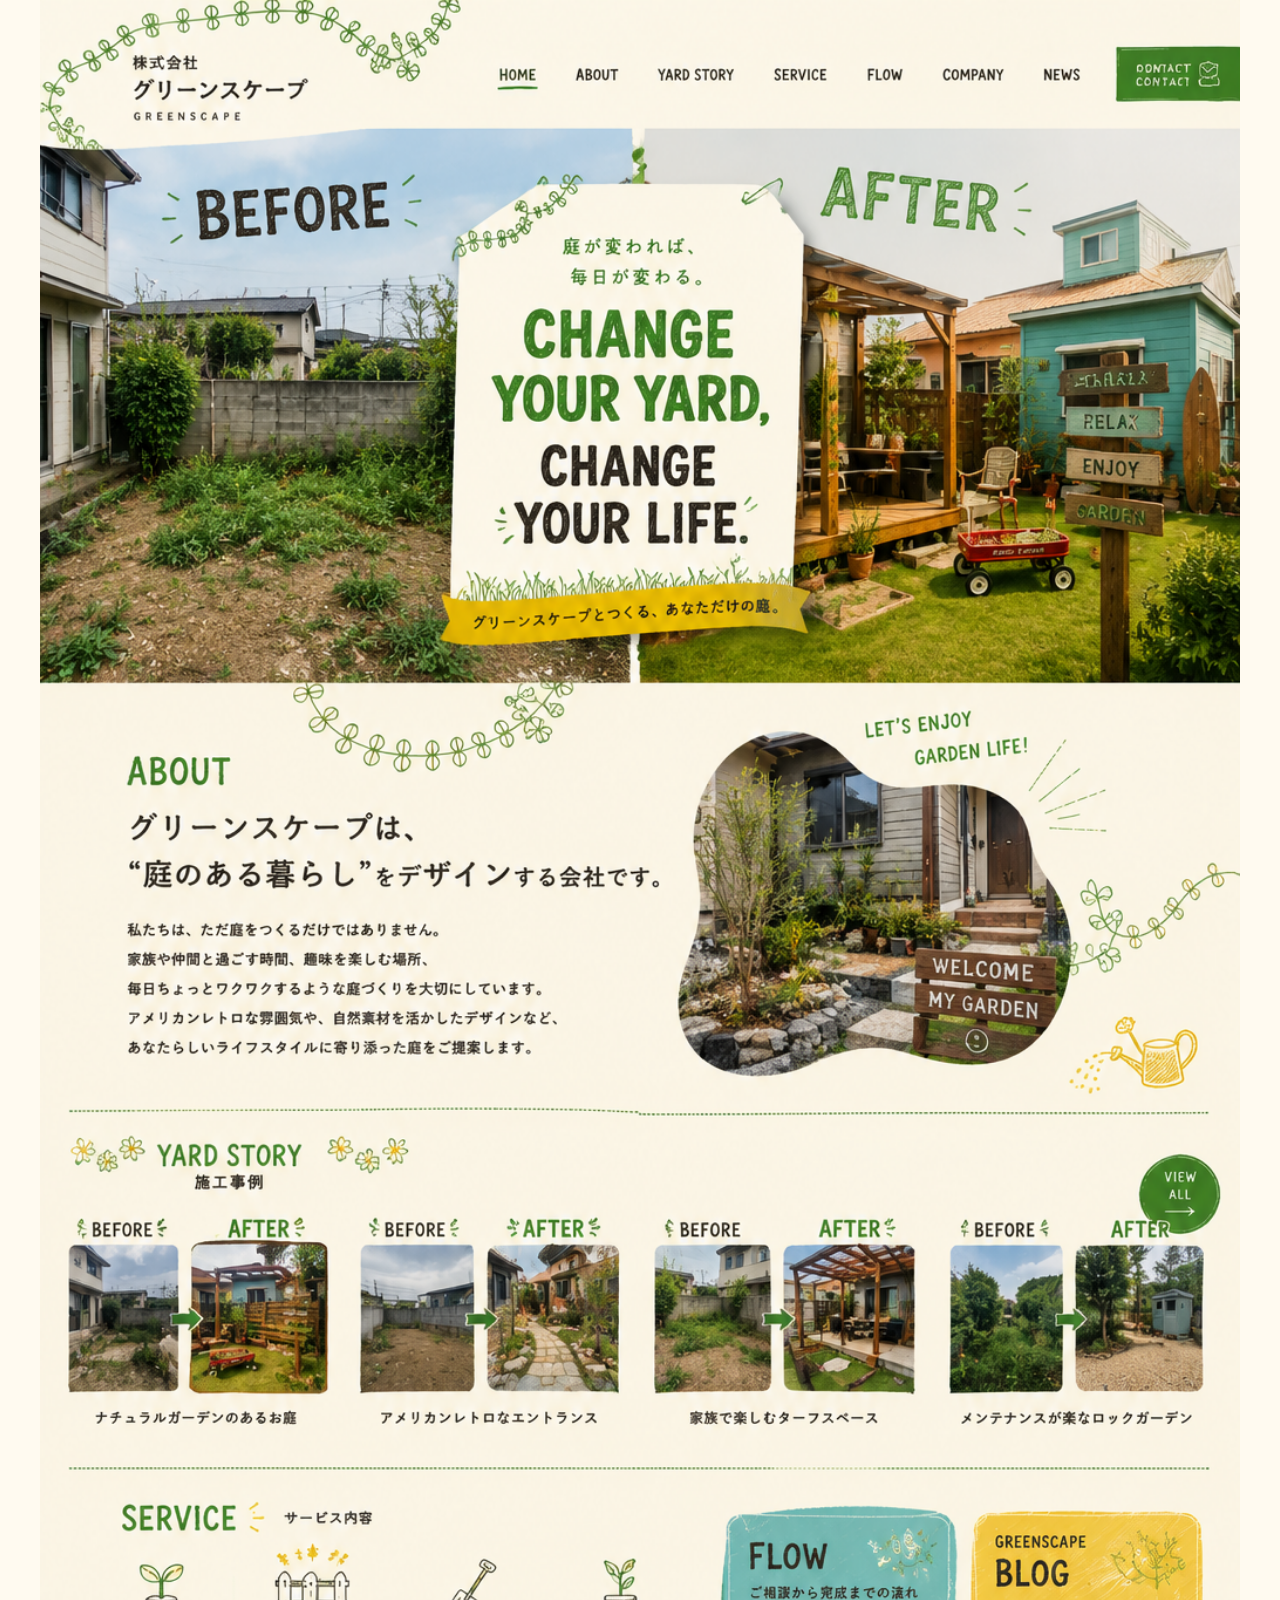
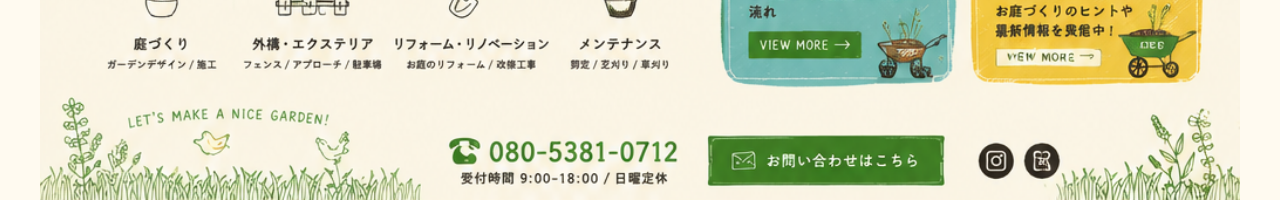
==== index.html @ 0e3c1765 "Revert animated photo overlays" ====
<!doctype html>
<html lang="ja">
  <head>
    <meta charset="UTF-8" />
    <meta name="viewport" content="width=device-width, initial-scale=1" />
    <title>株式会社グリーンスケープ | 庭のある暮らし</title>
    <meta name="description" content="庭が変われば、毎日が変わる。グリーンスケープのトップページ完成デザイン。" />
    <link rel="stylesheet" href="styles.css" />
  </head>
  <body>
    <main class="approved-page" id="top">
      <section class="approved-visual" aria-label="グリーンスケープ トップページ完成デザイン">
        <img class="approved-comp" src="ChatGPT Image 2026年5月16日 20_58_40.png" alt="グリーンスケープ トップページ完成デザイン" />
        <nav class="visual-links" aria-label="画像内メニューリンク">
          <a class="hotspot home" href="#top" aria-label="HOME"></a>
          <a class="hotspot about-link" href="#about-note" aria-label="ABOUT"></a>
          <a class="hotspot works-link" href="#works-note" aria-label="YARD STORY"></a>
          <a class="hotspot service-link" href="#service-note" aria-label="SERVICE"></a>
          <a class="hotspot contact-link" href="mailto:info@green-scape.net" aria-label="CONTACT"></a>
        </nav>
      </section>
      <section class="seo-notes" aria-label="ページ情報">
        <h1>株式会社グリーンスケープ</h1>
        <p id="about-note">グリーンスケープは、庭のある暮らしをデザインする会社です。</p>
        <p id="works-note">施工事例、庭づくり、外構、リフォーム、メンテナンスのご相談を承ります。</p>
        <p id="service-note">ガーデンデザイン、外構・エクステリア、庭のリフォーム、メンテナンスに対応しています。</p>
      </section>
    </main>
  </body>
</html>
---- styles.css ----
body {
  margin: 0;
  background: #fffaf0;
}

* {
  box-sizing: border-box;
}

.approved-page {
  width: 100%;
  margin: 0;
  padding: 0;
  background: #fffaf0;
}

.approved-visual {
  width: 100%;
  max-width: 1200px;
  margin: 0 auto;
  padding: 0;
  position: relative;
}

.approved-comp {
  display: block;
  width: 100%;
  height: auto;
  position: relative;
  z-index: 1;
}

.photo-window {
  position: absolute;
  overflow: hidden;
  z-index: 2;
  pointer-events: none;
  box-shadow: 0 10px 20px rgba(50, 38, 20, .18);
  background: #ddd;
}

.before-window {
  left: 1.4%;
  top: 13.1%;
  width: 43.9%;
  height: 24.7%;
  transform: rotate(-1.8deg);
}

.after-window {
  right: 1.5%;
  top: 13.1%;
  width: 43.9%;
  height: 24.7%;
  transform: rotate(1.8deg);
}

.slide {
  position: absolute;
  inset: 0;
  background-size: cover;
  background-position: center;
  opacity: 0;
  animation: fadeSlide 15s infinite;
}

.before-window .slide-a {
  background-image: url('https://images.unsplash.com/photo-1500382017468-9049fed747ef?auto=format&fit=crop&w=1400&q=80');
  animation-delay: 0s;
}

.before-window .slide-b {
  background-image: url('https://images.unsplash.com/photo-1563201515-adbe35c669c4?auto=format&fit=crop&w=1400&q=80');
  animation-delay: 5s;
}

.before-window .slide-c {
  background-image: url('https://images.unsplash.com/photo-1515150144380-bca9f1650ed9?auto=format&fit=crop&w=1400&q=80');
  animation-delay: 10s;
}

.after-window .slide-a {
  background-image: url('https://images.unsplash.com/photo-1505693416388-ac5ce068fe85?auto=format&fit=crop&w=1400&q=80');
  animation-delay: 0s;
}

.after-window .slide-b {
  background-image: url('https://images.unsplash.com/photo-1501004318641-b39e6451bec6?auto=format&fit=crop&w=1400&q=80');
  animation-delay: 5s;
}

.after-window .slide-c {
  background-image: url('https://images.unsplash.com/photo-1494526585095-c41746248156?auto=format&fit=crop&w=1400&q=80');
  animation-delay: 10s;
}

@keyframes fadeSlide {
  0% { opacity: 0; transform: scale(1.04); }
  8% { opacity: 1; transform: scale(1); }
  30% { opacity: 1; transform: scale(1); }
  38% { opacity: 0; transform: scale(1.04); }
  100% { opacity: 0; transform: scale(1.04); }
}

.visual-links {
  position: absolute;
  inset: 0;
  pointer-events: none;
  z-index: 10;
}

.hotspot {
  position: absolute;
  display: block;
  pointer-events: auto;
  background: rgba(255, 255, 255, 0);
}

.hotspot:focus-visible {
  outline: 3px solid rgba(47, 113, 50, .8);
  outline-offset: 2px;
}

.home {
  left: 31%;
  top: 3.3%;
  width: 5.5%;
  height: 2.8%;
}

.about-link {
  left: 37%;
  top: 3.3%;
  width: 6.8%;
  height: 2.8%;
}

.works-link {
  left: 45%;
  top: 3.3%;
  width: 9.7%;
  height: 2.8%;
}

.service-link {
  left: 55.8%;
  top: 3.3%;
  width: 7.7%;
  height: 2.8%;
}

.contact-link {
  right: 3.4%;
  top: 2.2%;
  width: 9.2%;
  height: 5.8%;
}

.seo-notes {
  position: absolute;
  left: -9999px;
  width: 1px;
  height: 1px;
  overflow: hidden;
}

@media (max-width: 720px) {
  .photo-window {
    box-shadow: none;
  }
}
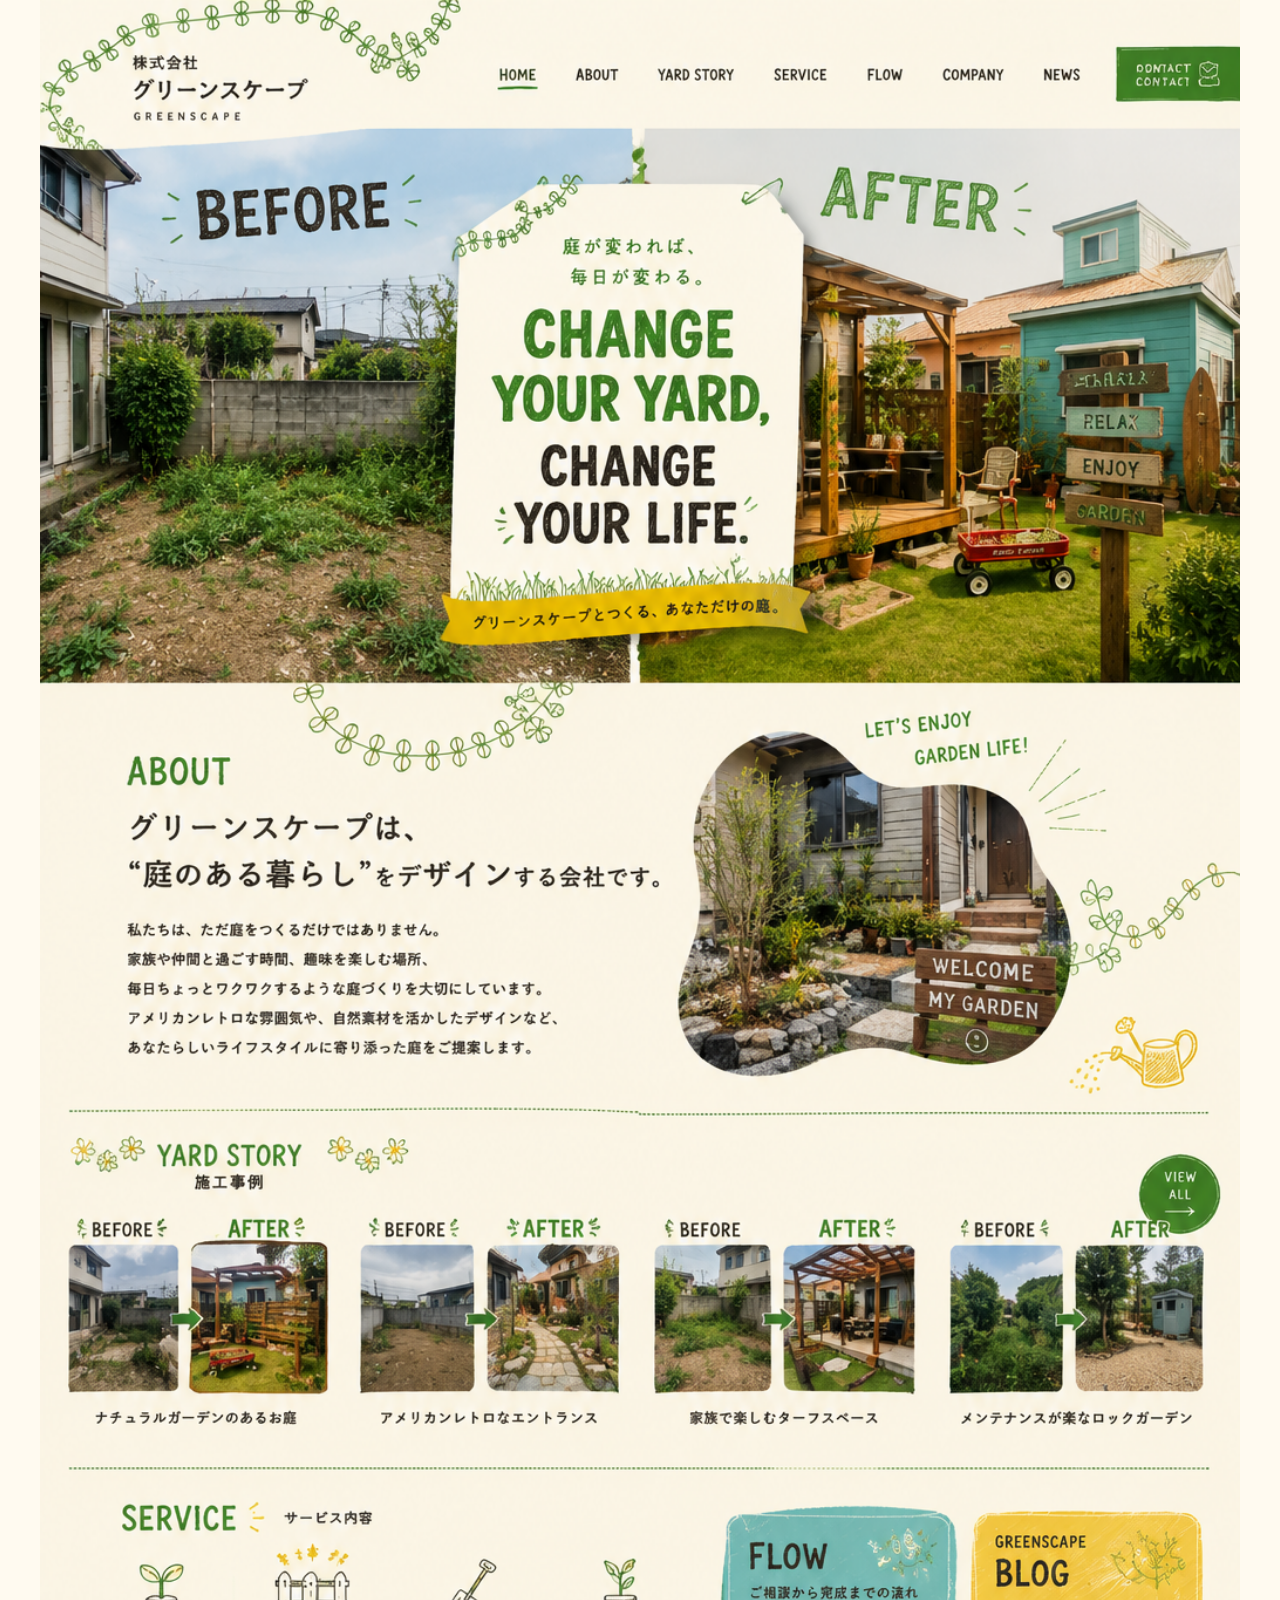
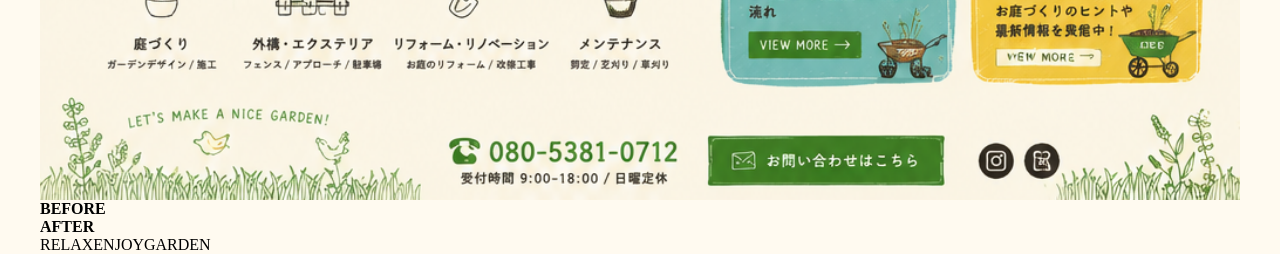
==== commit 44317736: "Add constrained animated hero photo windows" ====
--- a/index.html
+++ b/index.html
@@ -11,6 +11,22 @@
     <main class="approved-page" id="top">
       <section class="approved-visual" aria-label="グリーンスケープ トップページ完成デザイン">
         <img class="approved-comp" src="ChatGPT Image 2026年5月16日 20_58_40.png" alt="グリーンスケープ トップページ完成デザイン" />
+
+        <div class="photo-window before-window" aria-hidden="true">
+          <span class="slide slide-a"></span>
+          <span class="slide slide-b"></span>
+          <span class="slide slide-c"></span>
+          <b>BEFORE</b>
+        </div>
+
+        <div class="photo-window after-window" aria-hidden="true">
+          <span class="slide slide-a"></span>
+          <span class="slide slide-b"></span>
+          <span class="slide slide-c"></span>
+          <b>AFTER</b>
+          <div class="wood-overlay"><span>RELAX</span><span>ENJOY</span><span>GARDEN</span></div>
+        </div>
+
         <nav class="visual-links" aria-label="画像内メニューリンク">
           <a class="hotspot home" href="#top" aria-label="HOME"></a>
           <a class="hotspot about-link" href="#about-note" aria-label="ABOUT"></a>
--- a/styles.css
+++ b/styles.css
@@ -28,78 +28,6 @@
   height: auto;
   position: relative;
   z-index: 1;
-}
-
-.photo-window {
-  position: absolute;
-  overflow: hidden;
-  z-index: 2;
-  pointer-events: none;
-  box-shadow: 0 10px 20px rgba(50, 38, 20, .18);
-  background: #ddd;
-}
-
-.before-window {
-  left: 1.4%;
-  top: 13.1%;
-  width: 43.9%;
-  height: 24.7%;
-  transform: rotate(-1.8deg);
-}
-
-.after-window {
-  right: 1.5%;
-  top: 13.1%;
-  width: 43.9%;
-  height: 24.7%;
-  transform: rotate(1.8deg);
-}
-
-.slide {
-  position: absolute;
-  inset: 0;
-  background-size: cover;
-  background-position: center;
-  opacity: 0;
-  animation: fadeSlide 15s infinite;
-}
-
-.before-window .slide-a {
-  background-image: url('https://images.unsplash.com/photo-1500382017468-9049fed747ef?auto=format&fit=crop&w=1400&q=80');
-  animation-delay: 0s;
-}
-
-.before-window .slide-b {
-  background-image: url('https://images.unsplash.com/photo-1563201515-adbe35c669c4?auto=format&fit=crop&w=1400&q=80');
-  animation-delay: 5s;
-}
-
-.before-window .slide-c {
-  background-image: url('https://images.unsplash.com/photo-1515150144380-bca9f1650ed9?auto=format&fit=crop&w=1400&q=80');
-  animation-delay: 10s;
-}
-
-.after-window .slide-a {
-  background-image: url('https://images.unsplash.com/photo-1505693416388-ac5ce068fe85?auto=format&fit=crop&w=1400&q=80');
-  animation-delay: 0s;
-}
-
-.after-window .slide-b {
-  background-image: url('https://images.unsplash.com/photo-1501004318641-b39e6451bec6?auto=format&fit=crop&w=1400&q=80');
-  animation-delay: 5s;
-}
-
-.after-window .slide-c {
-  background-image: url('https://images.unsplash.com/photo-1494526585095-c41746248156?auto=format&fit=crop&w=1400&q=80');
-  animation-delay: 10s;
-}
-
-@keyframes fadeSlide {
-  0% { opacity: 0; transform: scale(1.04); }
-  8% { opacity: 1; transform: scale(1); }
-  30% { opacity: 1; transform: scale(1); }
-  38% { opacity: 0; transform: scale(1.04); }
-  100% { opacity: 0; transform: scale(1.04); }
 }
 
 .visual-links {
@@ -163,9 +91,3 @@
   height: 1px;
   overflow: hidden;
 }
-
-@media (max-width: 720px) {
-  .photo-window {
-    box-shadow: none;
-  }
-}
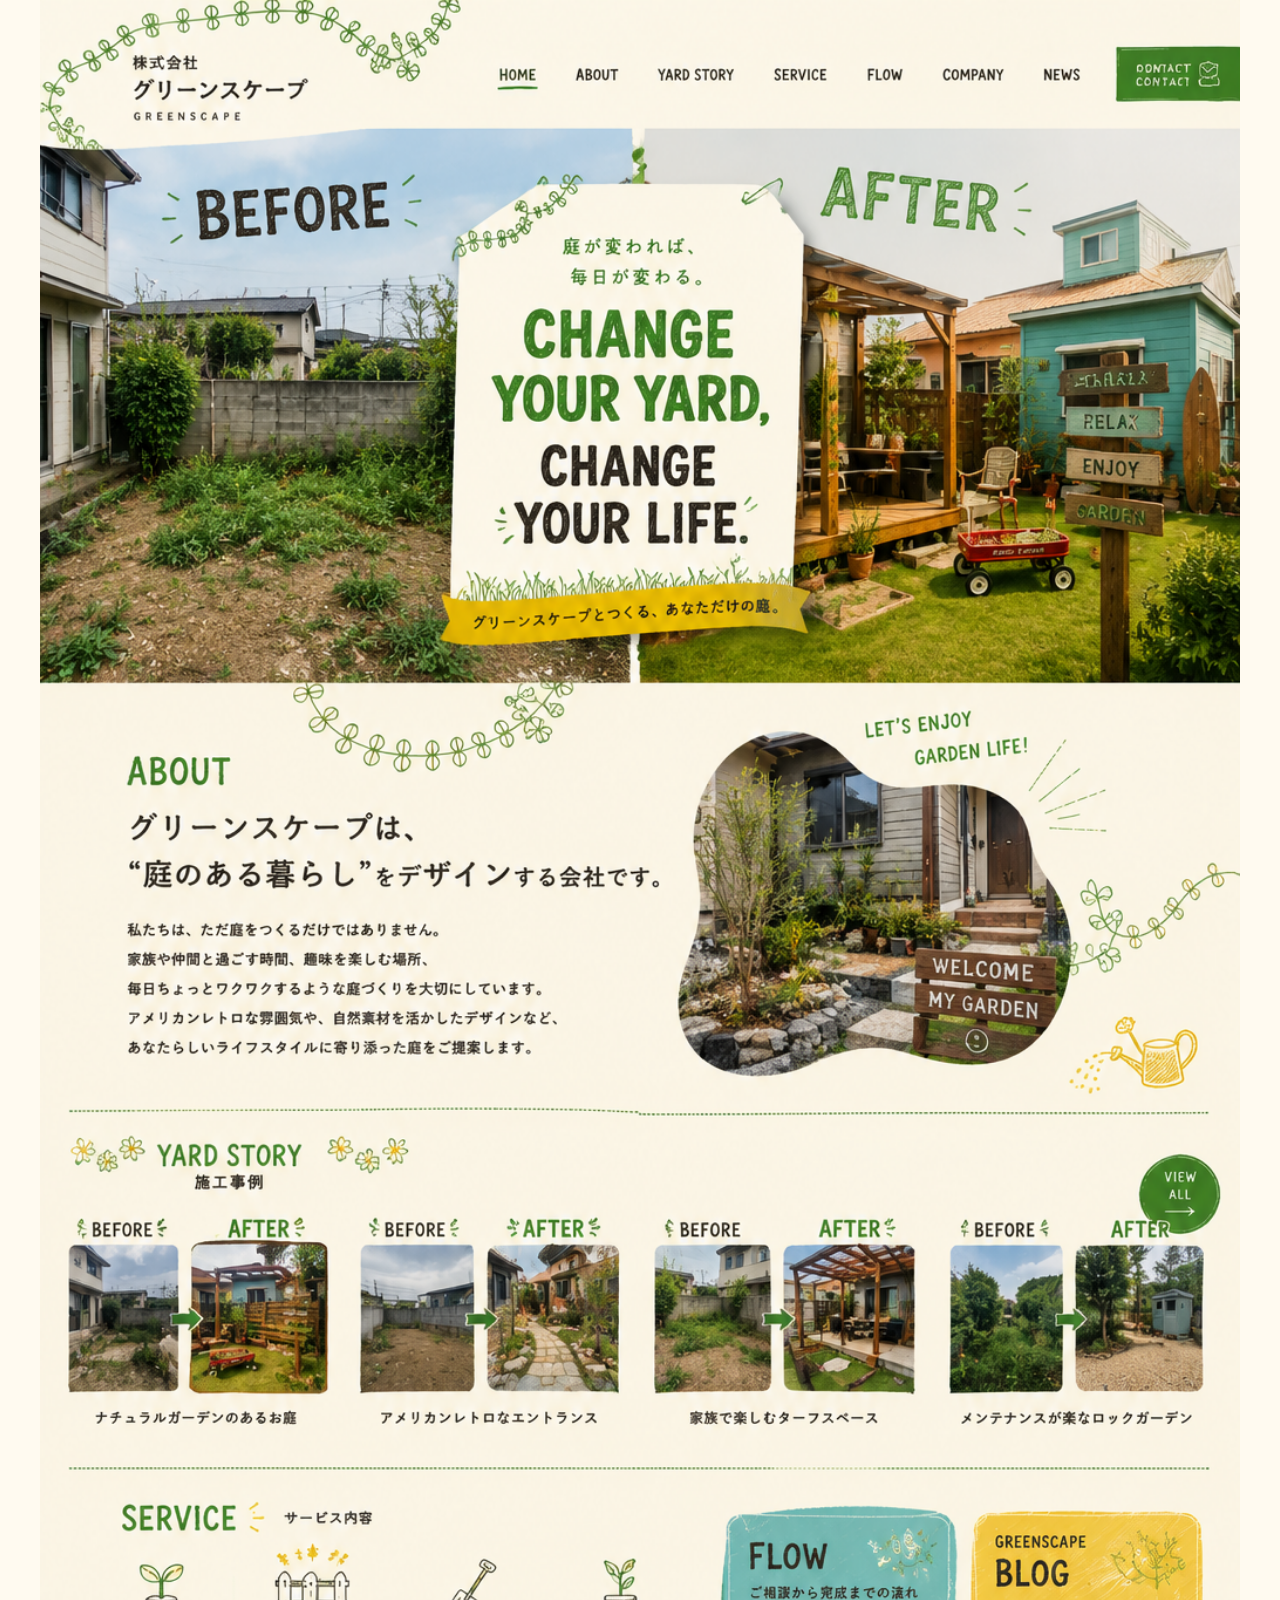
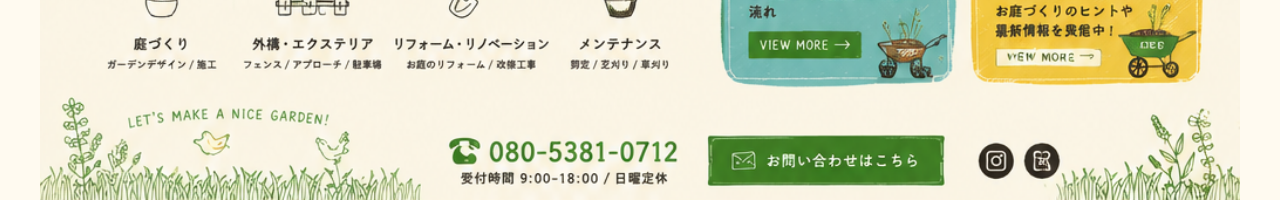
==== commit b8df4759: "Revert hero to approved image only" ====
--- a/index.html
+++ b/index.html
@@ -11,22 +11,6 @@
     <main class="approved-page" id="top">
       <section class="approved-visual" aria-label="グリーンスケープ トップページ完成デザイン">
         <img class="approved-comp" src="ChatGPT Image 2026年5月16日 20_58_40.png" alt="グリーンスケープ トップページ完成デザイン" />
-
-        <div class="photo-window before-window" aria-hidden="true">
-          <span class="slide slide-a"></span>
-          <span class="slide slide-b"></span>
-          <span class="slide slide-c"></span>
-          <b>BEFORE</b>
-        </div>
-
-        <div class="photo-window after-window" aria-hidden="true">
-          <span class="slide slide-a"></span>
-          <span class="slide slide-b"></span>
-          <span class="slide slide-c"></span>
-          <b>AFTER</b>
-          <div class="wood-overlay"><span>RELAX</span><span>ENJOY</span><span>GARDEN</span></div>
-        </div>
-
         <nav class="visual-links" aria-label="画像内メニューリンク">
           <a class="hotspot home" href="#top" aria-label="HOME"></a>
           <a class="hotspot about-link" href="#about-note" aria-label="ABOUT"></a>
--- a/styles.css
+++ b/styles.css
@@ -30,6 +30,117 @@
   z-index: 1;
 }
 
+.photo-window {
+  position: absolute;
+  overflow: hidden;
+  pointer-events: none;
+  z-index: 2;
+  background: transparent;
+}
+
+.before-window {
+  left: 0;
+  top: 9.5%;
+  width: 45.2%;
+  height: 27.9%;
+}
+
+.after-window {
+  left: 54.3%;
+  top: 9.5%;
+  width: 45.7%;
+  height: 27.9%;
+}
+
+.slide {
+  position: absolute;
+  inset: 0;
+  opacity: 0;
+  background-size: cover;
+  background-position: center;
+  animation: fadeSlide 15s infinite;
+}
+
+.before-window .slide-a {
+  background-image: url('https://images.unsplash.com/photo-1500382017468-9049fed747ef?auto=format&fit=crop&w=1400&q=80');
+  animation-delay: 0s;
+}
+
+.before-window .slide-b {
+  background-image: url('https://images.unsplash.com/photo-1563201515-adbe35c669c4?auto=format&fit=crop&w=1400&q=80');
+  animation-delay: 5s;
+}
+
+.before-window .slide-c {
+  background-image: url('https://images.unsplash.com/photo-1515150144380-bca9f1650ed9?auto=format&fit=crop&w=1400&q=80');
+  animation-delay: 10s;
+}
+
+.after-window .slide-a {
+  background-image: url('https://images.unsplash.com/photo-1505693416388-ac5ce068fe85?auto=format&fit=crop&w=1400&q=80');
+  animation-delay: 0s;
+}
+
+.after-window .slide-b {
+  background-image: url('https://images.unsplash.com/photo-1501004318641-b39e6451bec6?auto=format&fit=crop&w=1400&q=80');
+  animation-delay: 5s;
+}
+
+.after-window .slide-c {
+  background-image: url('https://images.unsplash.com/photo-1494526585095-c41746248156?auto=format&fit=crop&w=1400&q=80');
+  animation-delay: 10s;
+}
+
+.photo-window b {
+  position: absolute;
+  top: 6%;
+  z-index: 3;
+  font-family: Impact, Haettenschweiler, 'Arial Narrow Bold', sans-serif;
+  font-size: clamp(20px, 5vw, 72px);
+  letter-spacing: .08em;
+  line-height: 1;
+  color: #23301f;
+  text-shadow: 1px 1px 0 #fffaf0;
+  opacity: .92;
+}
+
+.before-window b {
+  left: 15%;
+  transform: rotate(-5deg);
+}
+
+.after-window b {
+  right: 17%;
+  color: #2f7132;
+  transform: rotate(5deg);
+}
+
+.wood-overlay {
+  position: absolute;
+  right: 7.5%;
+  top: 36%;
+  z-index: 4;
+  display: grid;
+  gap: 6px;
+}
+
+.wood-overlay span {
+  display: block;
+  padding: .35em .9em;
+  background: rgba(105, 72, 43, .92);
+  color: #fff4d9;
+  font: 700 clamp(8px, 1.3vw, 16px)/1.1 sans-serif;
+  letter-spacing: .1em;
+}
+
+@keyframes fadeSlide {
+  0% { opacity: 0; transform: scale(1.02); }
+  8% { opacity: 1; transform: scale(1); }
+  30% { opacity: 1; transform: scale(1); }
+  38% { opacity: 0; transform: scale(1.02); }
+  100% { opacity: 0; transform: scale(1.02); }
+}
+
 .visual-links {
   position: absolute;
   inset: 0;
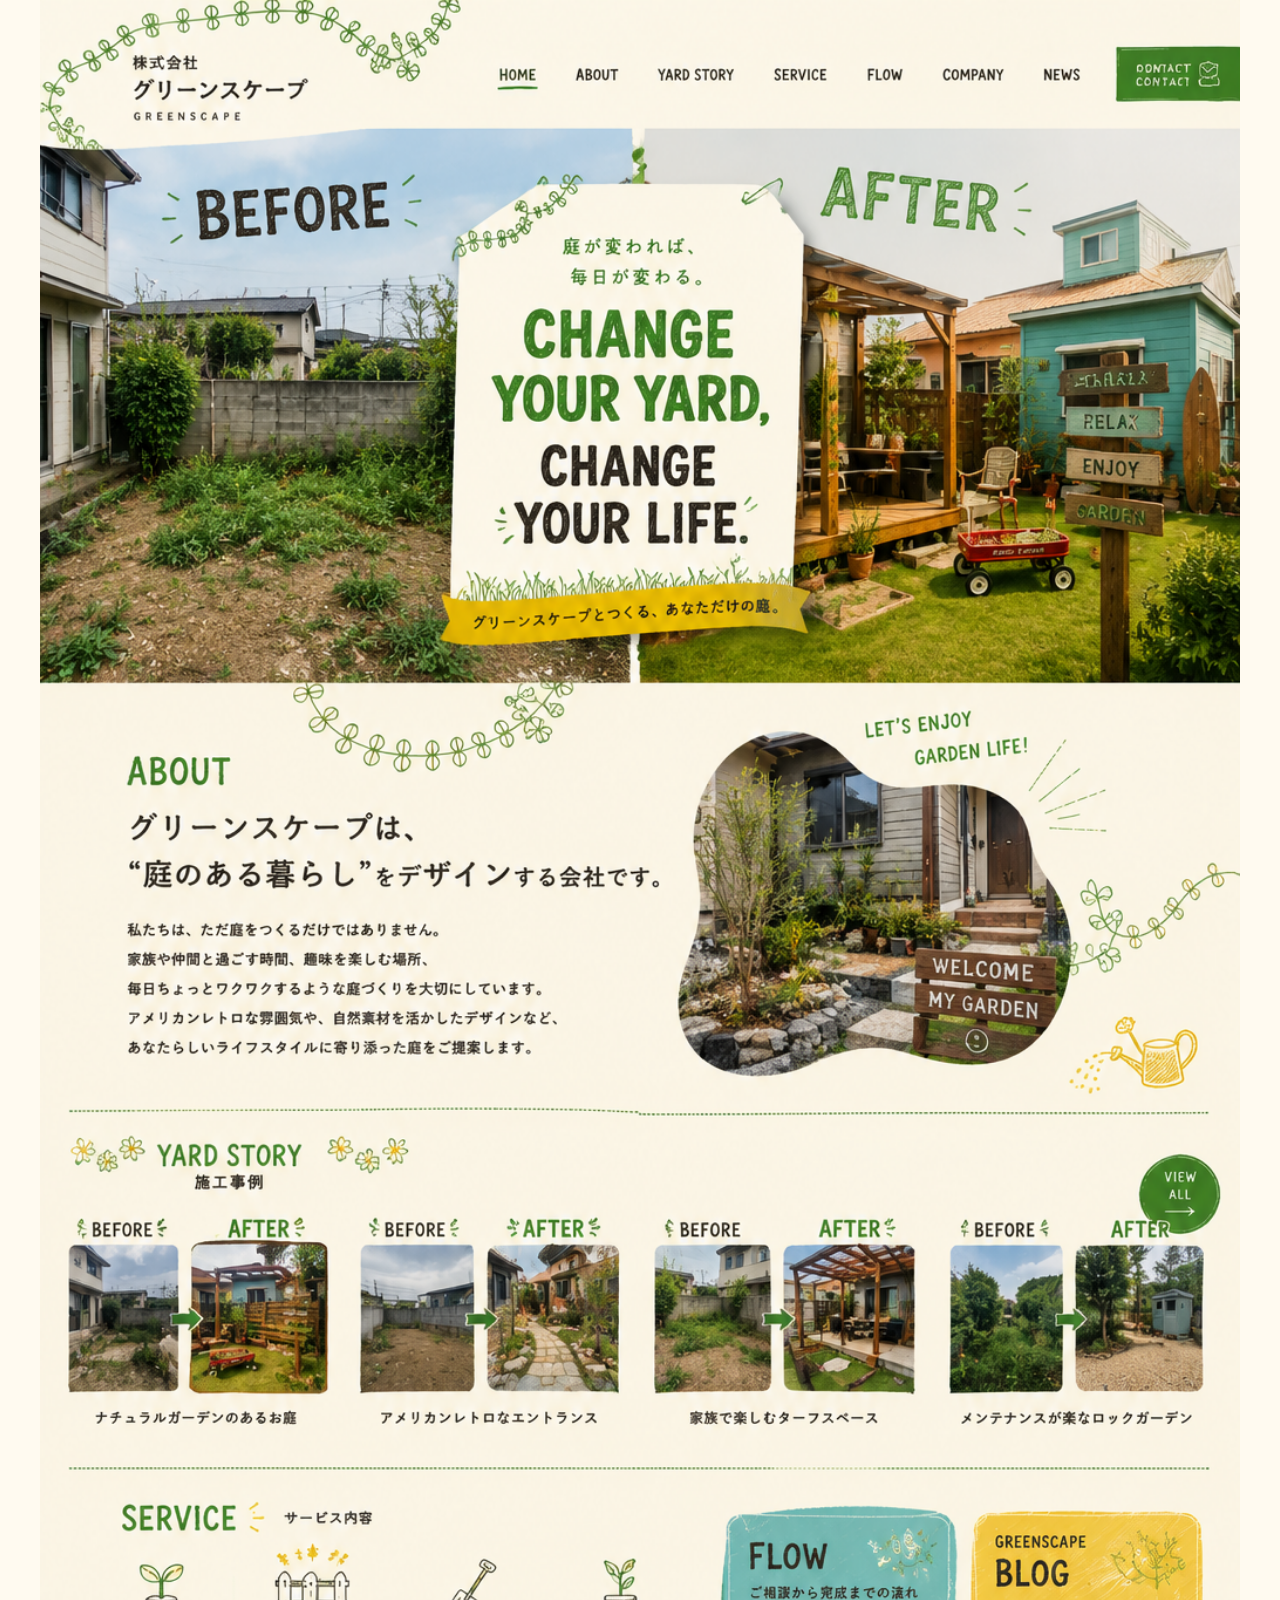
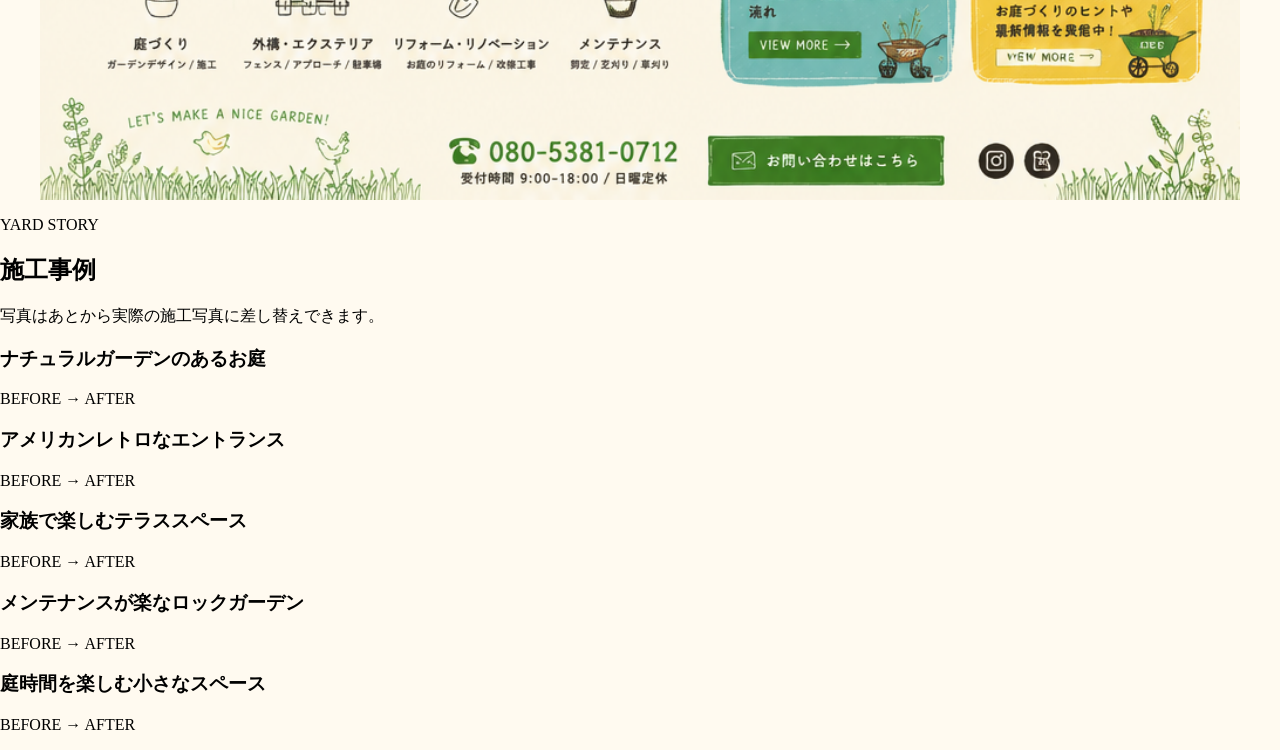
==== commit a261b57e: "Add separate yard story photo slider" ====
--- a/index.html
+++ b/index.html
@@ -14,11 +14,47 @@
         <nav class="visual-links" aria-label="画像内メニューリンク">
           <a class="hotspot home" href="#top" aria-label="HOME"></a>
           <a class="hotspot about-link" href="#about-note" aria-label="ABOUT"></a>
-          <a class="hotspot works-link" href="#works-note" aria-label="YARD STORY"></a>
+          <a class="hotspot works-link" href="#yard-slider" aria-label="YARD STORY"></a>
           <a class="hotspot service-link" href="#service-note" aria-label="SERVICE"></a>
           <a class="hotspot contact-link" href="mailto:info@green-scape.net" aria-label="CONTACT"></a>
         </nav>
       </section>
+
+      <section class="yard-slider" id="yard-slider" aria-label="施工事例スライダー">
+        <div class="slider-head">
+          <p>YARD STORY</p>
+          <h2>施工事例</h2>
+          <span>写真はあとから実際の施工写真に差し替えできます。</span>
+        </div>
+        <div class="slider-track">
+          <article class="work-card">
+            <div class="work-photo photo-1"></div>
+            <h3>ナチュラルガーデンのあるお庭</h3>
+            <p>BEFORE → AFTER</p>
+          </article>
+          <article class="work-card">
+            <div class="work-photo photo-2"></div>
+            <h3>アメリカンレトロなエントランス</h3>
+            <p>BEFORE → AFTER</p>
+          </article>
+          <article class="work-card">
+            <div class="work-photo photo-3"></div>
+            <h3>家族で楽しむテラススペース</h3>
+            <p>BEFORE → AFTER</p>
+          </article>
+          <article class="work-card">
+            <div class="work-photo photo-4"></div>
+            <h3>メンテナンスが楽なロックガーデン</h3>
+            <p>BEFORE → AFTER</p>
+          </article>
+          <article class="work-card">
+            <div class="work-photo photo-5"></div>
+            <h3>庭時間を楽しむ小さなスペース</h3>
+            <p>BEFORE → AFTER</p>
+          </article>
+        </div>
+      </section>
+
       <section class="seo-notes" aria-label="ページ情報">
         <h1>株式会社グリーンスケープ</h1>
         <p id="about-note">グリーンスケープは、庭のある暮らしをデザインする会社です。</p>
--- a/styles.css
+++ b/styles.css
@@ -28,117 +28,6 @@
   height: auto;
   position: relative;
   z-index: 1;
-}
-
-.photo-window {
-  position: absolute;
-  overflow: hidden;
-  pointer-events: none;
-  z-index: 2;
-  background: transparent;
-}
-
-.before-window {
-  left: 0;
-  top: 9.5%;
-  width: 45.2%;
-  height: 27.9%;
-}
-
-.after-window {
-  left: 54.3%;
-  top: 9.5%;
-  width: 45.7%;
-  height: 27.9%;
-}
-
-.slide {
-  position: absolute;
-  inset: 0;
-  opacity: 0;
-  background-size: cover;
-  background-position: center;
-  animation: fadeSlide 15s infinite;
-}
-
-.before-window .slide-a {
-  background-image: url('https://images.unsplash.com/photo-1500382017468-9049fed747ef?auto=format&fit=crop&w=1400&q=80');
-  animation-delay: 0s;
-}
-
-.before-window .slide-b {
-  background-image: url('https://images.unsplash.com/photo-1563201515-adbe35c669c4?auto=format&fit=crop&w=1400&q=80');
-  animation-delay: 5s;
-}
-
-.before-window .slide-c {
-  background-image: url('https://images.unsplash.com/photo-1515150144380-bca9f1650ed9?auto=format&fit=crop&w=1400&q=80');
-  animation-delay: 10s;
-}
-
-.after-window .slide-a {
-  background-image: url('https://images.unsplash.com/photo-1505693416388-ac5ce068fe85?auto=format&fit=crop&w=1400&q=80');
-  animation-delay: 0s;
-}
-
-.after-window .slide-b {
-  background-image: url('https://images.unsplash.com/photo-1501004318641-b39e6451bec6?auto=format&fit=crop&w=1400&q=80');
-  animation-delay: 5s;
-}
-
-.after-window .slide-c {
-  background-image: url('https://images.unsplash.com/photo-1494526585095-c41746248156?auto=format&fit=crop&w=1400&q=80');
-  animation-delay: 10s;
-}
-
-.photo-window b {
-  position: absolute;
-  top: 6%;
-  z-index: 3;
-  font-family: Impact, Haettenschweiler, 'Arial Narrow Bold', sans-serif;
-  font-size: clamp(20px, 5vw, 72px);
-  letter-spacing: .08em;
-  line-height: 1;
-  color: #23301f;
-  text-shadow: 1px 1px 0 #fffaf0;
-  opacity: .92;
-}
-
-.before-window b {
-  left: 15%;
-  transform: rotate(-5deg);
-}
-
-.after-window b {
-  right: 17%;
-  color: #2f7132;
-  transform: rotate(5deg);
-}
-
-.wood-overlay {
-  position: absolute;
-  right: 7.5%;
-  top: 36%;
-  z-index: 4;
-  display: grid;
-  gap: 6px;
-}
-
-.wood-overlay span {
-  display: block;
-  padding: .35em .9em;
-  background: rgba(105, 72, 43, .92);
-  color: #fff4d9;
-  font: 700 clamp(8px, 1.3vw, 16px)/1.1 sans-serif;
-  letter-spacing: .1em;
-}
-
-@keyframes fadeSlide {
-  0% { opacity: 0; transform: scale(1.02); }
-  8% { opacity: 1; transform: scale(1); }
-  30% { opacity: 1; transform: scale(1); }
-  38% { opacity: 0; transform: scale(1.02); }
-  100% { opacity: 0; transform: scale(1.02); }
 }
 
 .visual-links {
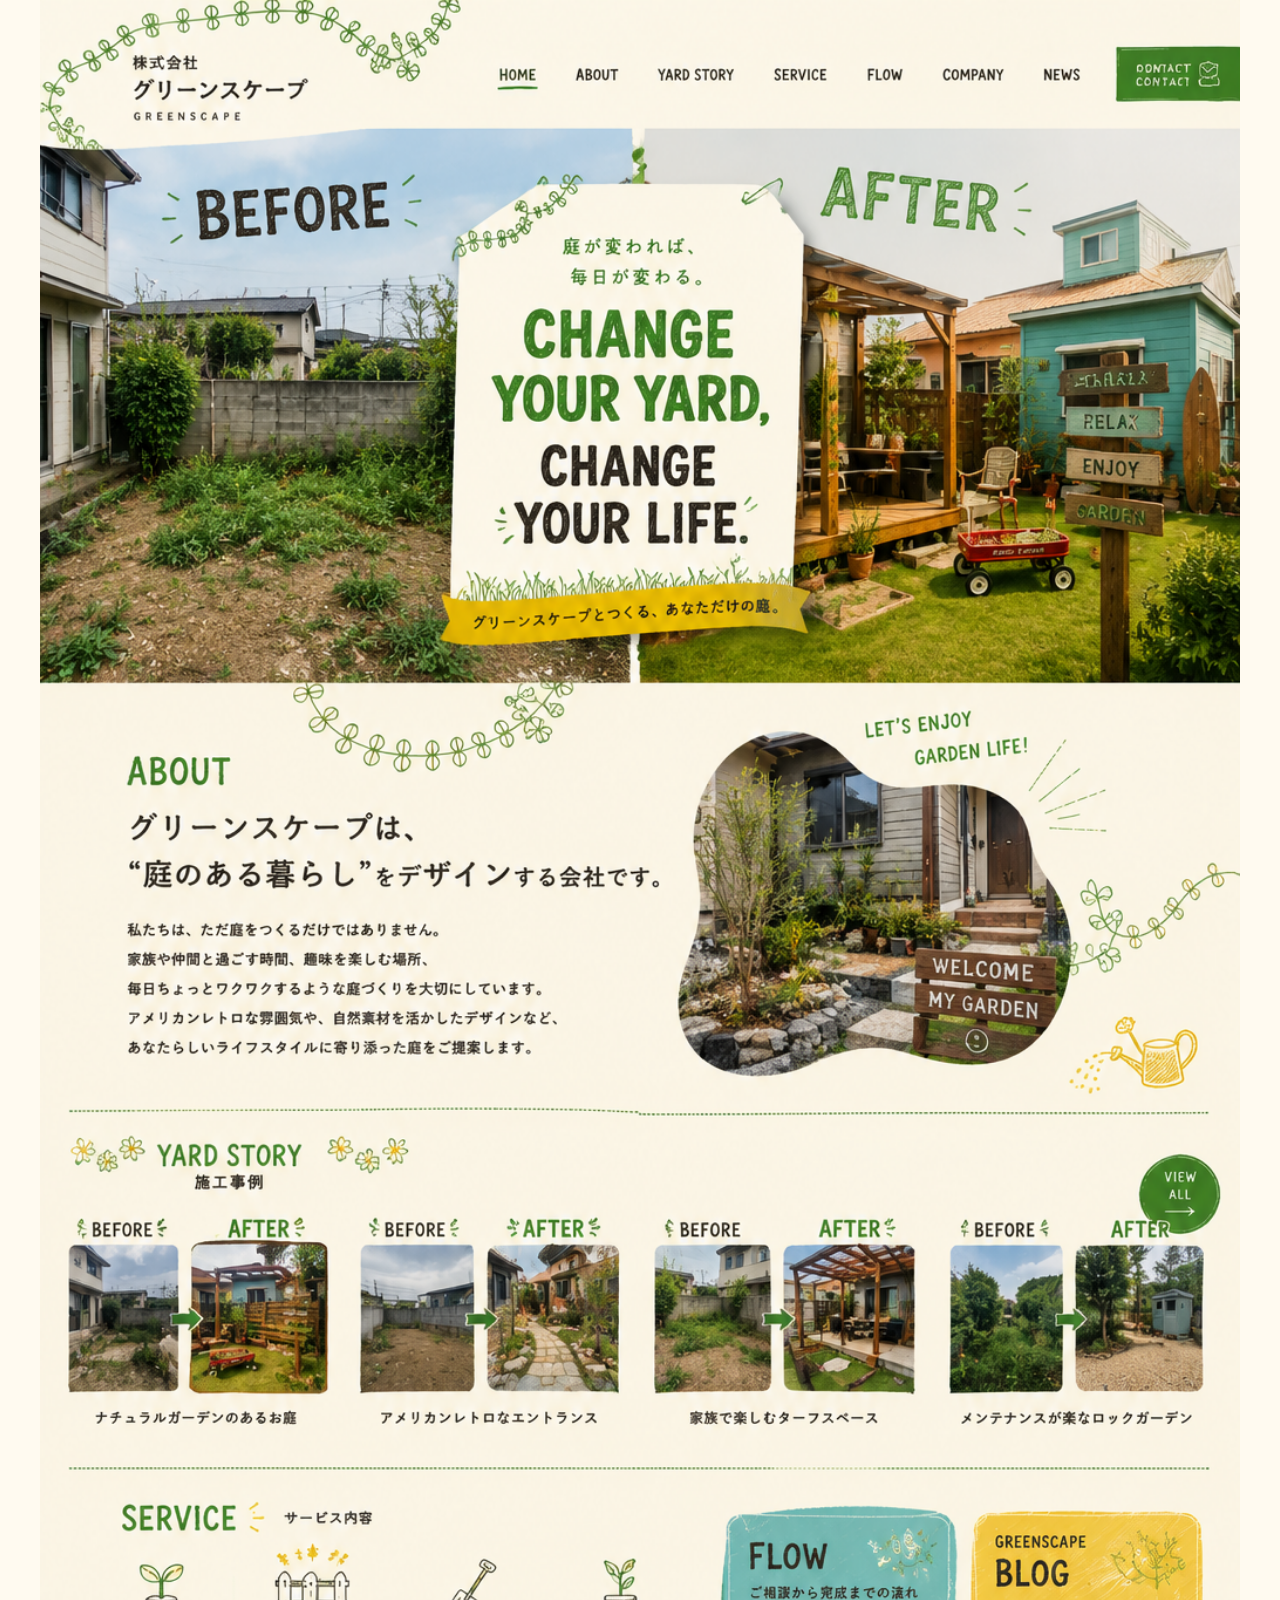
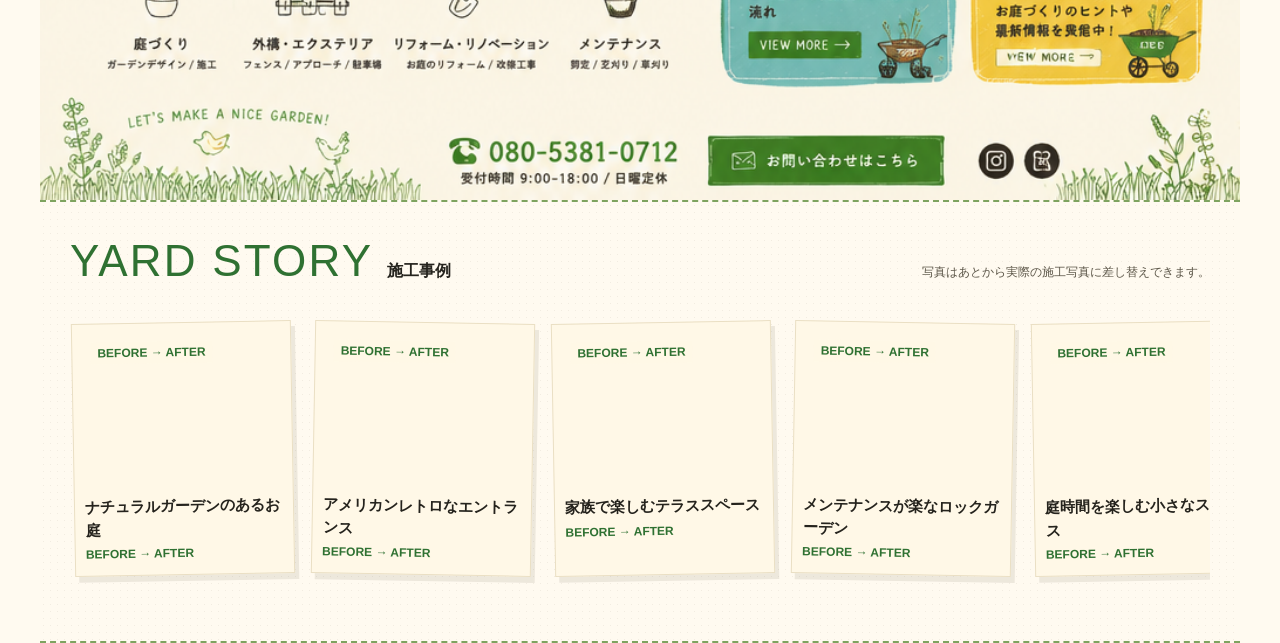
==== commit 0d9dcb6e: "Duplicate slider cards for seamless autoplay" ====
--- a/index.html
+++ b/index.html
@@ -26,32 +26,59 @@
           <h2>施工事例</h2>
           <span>写真はあとから実際の施工写真に差し替えできます。</span>
         </div>
-        <div class="slider-track">
-          <article class="work-card">
-            <div class="work-photo photo-1"></div>
-            <h3>ナチュラルガーデンのあるお庭</h3>
-            <p>BEFORE → AFTER</p>
-          </article>
-          <article class="work-card">
-            <div class="work-photo photo-2"></div>
-            <h3>アメリカンレトロなエントランス</h3>
-            <p>BEFORE → AFTER</p>
-          </article>
-          <article class="work-card">
-            <div class="work-photo photo-3"></div>
-            <h3>家族で楽しむテラススペース</h3>
-            <p>BEFORE → AFTER</p>
-          </article>
-          <article class="work-card">
-            <div class="work-photo photo-4"></div>
-            <h3>メンテナンスが楽なロックガーデン</h3>
-            <p>BEFORE → AFTER</p>
-          </article>
-          <article class="work-card">
-            <div class="work-photo photo-5"></div>
-            <h3>庭時間を楽しむ小さなスペース</h3>
-            <p>BEFORE → AFTER</p>
-          </article>
+        <div class="slider-window">
+          <div class="slider-track">
+            <article class="work-card">
+              <div class="work-photo photo-1"></div>
+              <h3>ナチュラルガーデンのあるお庭</h3>
+              <p>BEFORE → AFTER</p>
+            </article>
+            <article class="work-card">
+              <div class="work-photo photo-2"></div>
+              <h3>アメリカンレトロなエントランス</h3>
+              <p>BEFORE → AFTER</p>
+            </article>
+            <article class="work-card">
+              <div class="work-photo photo-3"></div>
+              <h3>家族で楽しむテラススペース</h3>
+              <p>BEFORE → AFTER</p>
+            </article>
+            <article class="work-card">
+              <div class="work-photo photo-4"></div>
+              <h3>メンテナンスが楽なロックガーデン</h3>
+              <p>BEFORE → AFTER</p>
+            </article>
+            <article class="work-card">
+              <div class="work-photo photo-5"></div>
+              <h3>庭時間を楽しむ小さなスペース</h3>
+              <p>BEFORE → AFTER</p>
+            </article>
+            <article class="work-card" aria-hidden="true">
+              <div class="work-photo photo-1"></div>
+              <h3>ナチュラルガーデンのあるお庭</h3>
+              <p>BEFORE → AFTER</p>
+            </article>
+            <article class="work-card" aria-hidden="true">
+              <div class="work-photo photo-2"></div>
+              <h3>アメリカンレトロなエントランス</h3>
+              <p>BEFORE → AFTER</p>
+            </article>
+            <article class="work-card" aria-hidden="true">
+              <div class="work-photo photo-3"></div>
+              <h3>家族で楽しむテラススペース</h3>
+              <p>BEFORE → AFTER</p>
+            </article>
+            <article class="work-card" aria-hidden="true">
+              <div class="work-photo photo-4"></div>
+              <h3>メンテナンスが楽なロックガーデン</h3>
+              <p>BEFORE → AFTER</p>
+            </article>
+            <article class="work-card" aria-hidden="true">
+              <div class="work-photo photo-5"></div>
+              <h3>庭時間を楽しむ小さなスペース</h3>
+              <p>BEFORE → AFTER</p>
+            </article>
+          </div>
         </div>
       </section>
 
--- a/styles.css
+++ b/styles.css
@@ -1,6 +1,8 @@
 body {
   margin: 0;
   background: #fffaf0;
+  color: #25231d;
+  font-family: 'Trebuchet MS', 'Yu Gothic', sans-serif;
 }
 
 * {
@@ -84,6 +86,110 @@
   height: 5.8%;
 }
 
+.yard-slider {
+  max-width: 1200px;
+  margin: 0 auto;
+  padding: 34px 30px 48px;
+  background:
+    radial-gradient(rgba(80,60,35,.07) .6px, transparent .7px),
+    #fffaf0;
+  background-size: 7px 7px, auto;
+  border-top: 2px dashed #7ea35f;
+  border-bottom: 2px dashed #7ea35f;
+}
+
+.slider-head {
+  display: flex;
+  align-items: baseline;
+  gap: 14px;
+  margin-bottom: 18px;
+}
+
+.slider-head p {
+  margin: 0;
+  color: #2f7132;
+  font-family: Impact, Haettenschweiler, 'Arial Narrow Bold', sans-serif;
+  font-size: clamp(28px, 4vw, 44px);
+  letter-spacing: .05em;
+}
+
+.slider-head h2 {
+  margin: 0;
+  font-size: 16px;
+}
+
+.slider-head span {
+  margin-left: auto;
+  font-size: 12px;
+  color: #5d5749;
+}
+
+.slider-track {
+  display: grid;
+  grid-auto-flow: column;
+  grid-auto-columns: minmax(220px, 1fr);
+  gap: 20px;
+  overflow-x: auto;
+  padding: 18px 4px 18px;
+  scroll-snap-type: x proximity;
+}
+
+.work-card {
+  min-width: 220px;
+  scroll-snap-align: start;
+  background: #fff8e7;
+  border: 1px solid #eadfc4;
+  box-shadow: 4px 6px 0 rgba(58,45,25,.09);
+  padding: 10px 10px 14px;
+}
+
+.work-card:nth-child(odd) {
+  transform: rotate(-1deg);
+}
+
+.work-card:nth-child(even) {
+  transform: rotate(1deg);
+}
+
+.work-photo {
+  height: 150px;
+  background-size: cover;
+  background-position: center;
+  border-radius: 6px;
+  position: relative;
+}
+
+.work-photo::before {
+  content: 'BEFORE → AFTER';
+  position: absolute;
+  left: 8px;
+  top: 8px;
+  background: rgba(255, 248, 231, .85);
+  color: #2f7132;
+  font-weight: 900;
+  font-size: 12px;
+  padding: 4px 7px;
+}
+
+.work-card h3 {
+  margin: 12px 0 6px;
+  font-size: 15px;
+  line-height: 1.5;
+}
+
+.work-card p {
+  margin: 0;
+  color: #2f7132;
+  font-weight: 900;
+  font-size: 12px;
+}
+
+.photo-1 { background-image: url('https://images.unsplash.com/photo-1501004318641-b39e6451bec6?auto=format&fit=crop&w=900&q=80'); }
+.photo-2 { background-image: url('https://images.unsplash.com/photo-1494526585095-c41746248156?auto=format&fit=crop&w=900&q=80'); }
+.photo-3 { background-image: url('https://images.unsplash.com/photo-1505693416388-ac5ce068fe85?auto=format&fit=crop&w=900&q=80'); }
+.photo-4 { background-image: url('https://images.unsplash.com/photo-1441974231531-c6227db76b6e?auto=format&fit=crop&w=900&q=80'); }
+.photo-5 { background-image: url('https://images.unsplash.com/photo-1513694203232-719a280e022f?auto=format&fit=crop&w=900&q=80'); }
+
 .seo-notes {
   position: absolute;
   left: -9999px;
@@ -91,3 +197,18 @@
   height: 1px;
   overflow: hidden;
 }
+
+@media (max-width: 720px) {
+  .yard-slider {
+    padding: 26px 16px 36px;
+  }
+
+  .slider-head {
+    display: block;
+  }
+
+  .slider-head span {
+    display: block;
+    margin-top: 6px;
+  }
+}
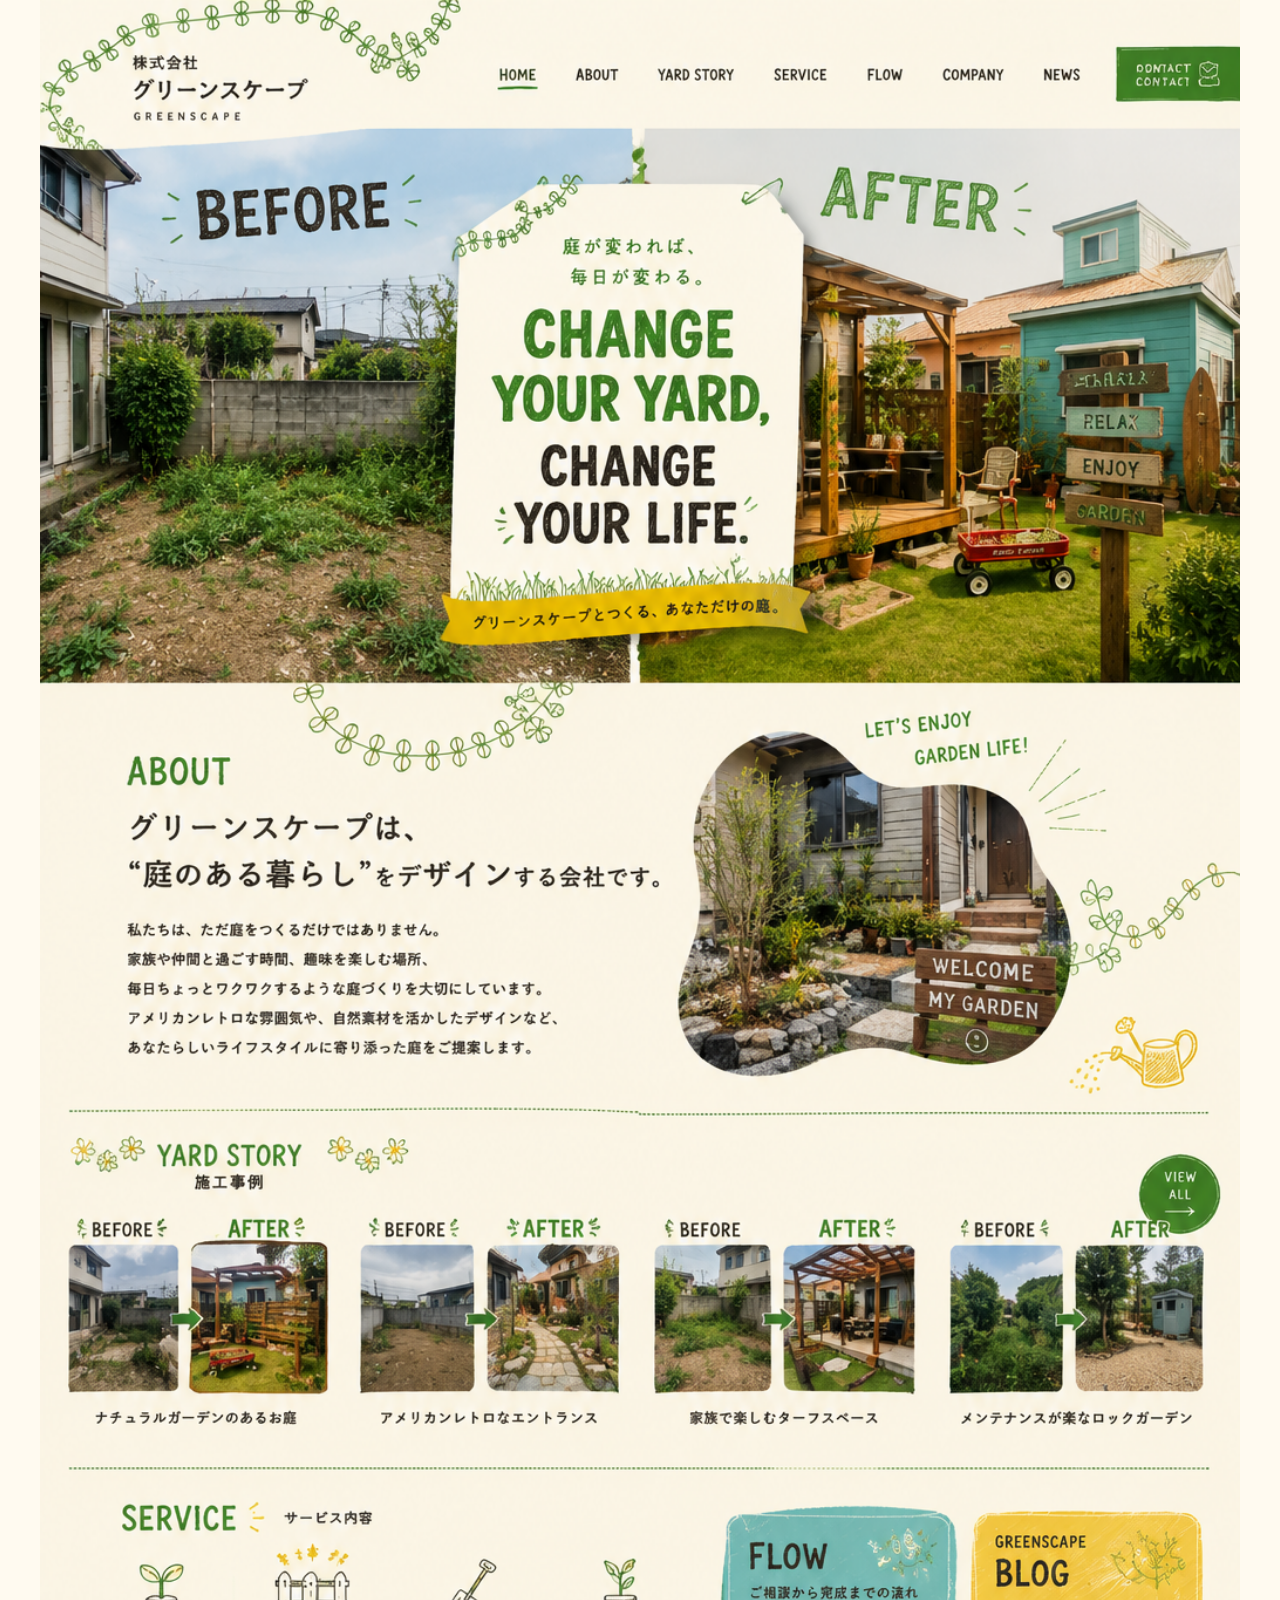
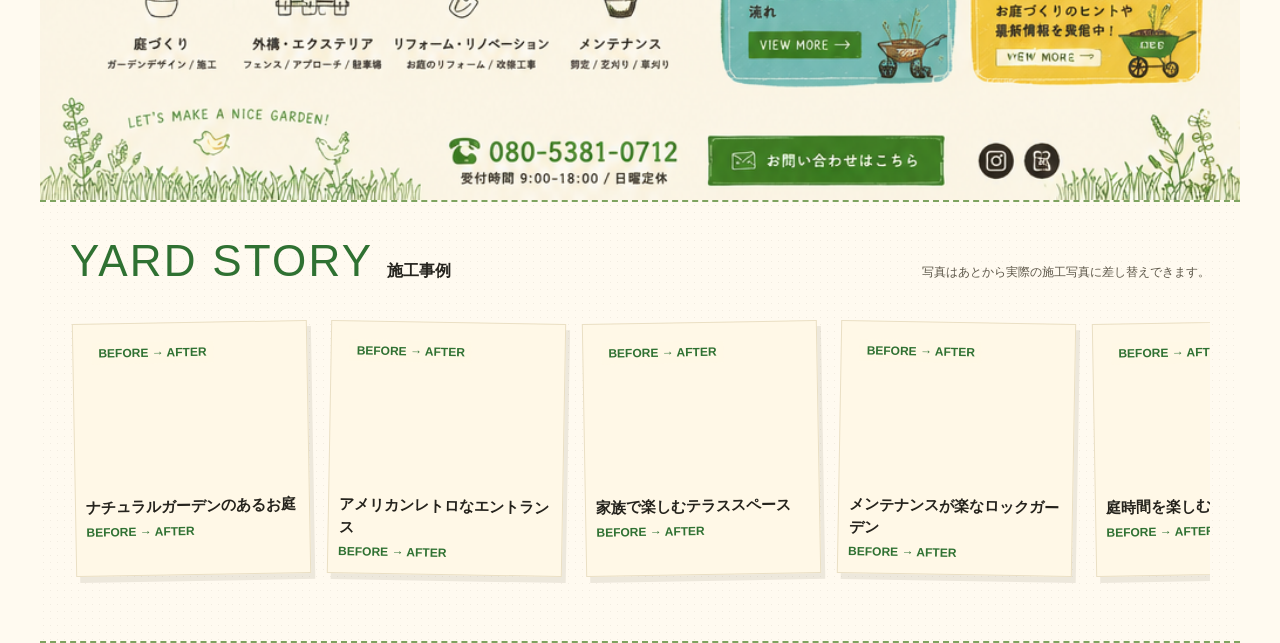
==== commit a078631d: "Add JavaScript autoplay for yard slider" ====
--- a/index.html
+++ b/index.html
@@ -26,7 +26,7 @@
           <h2>施工事例</h2>
           <span>写真はあとから実際の施工写真に差し替えできます。</span>
         </div>
-        <div class="slider-window">
+        <div class="slider-window" data-autoplay-slider>
           <div class="slider-track">
             <article class="work-card">
               <div class="work-photo photo-1"></div>
@@ -89,5 +89,29 @@
         <p id="service-note">ガーデンデザイン、外構・エクステリア、庭のリフォーム、メンテナンスに対応しています。</p>
       </section>
     </main>
+    <script>
+      const slider = document.querySelector('[data-autoplay-slider]');
+      if (slider) {
+        let paused = false;
+        const speed = 0.45;
+        const halfway = () => slider.scrollWidth / 2;
+
+        slider.addEventListener('mouseenter', () => { paused = true; });
+        slider.addEventListener('mouseleave', () => { paused = false; });
+        slider.addEventListener('touchstart', () => { paused = true; }, { passive: true });
+        slider.addEventListener('touchend', () => { paused = false; }, { passive: true });
+
+        function tick() {
+          if (!paused) {
+            slider.scrollLeft += speed;
+            if (slider.scrollLeft >= halfway()) {
+              slider.scrollLeft = 0;
+            }
+          }
+          requestAnimationFrame(tick);
+        }
+        requestAnimationFrame(tick);
+      }
+    </script>
   </body>
 </html>
--- a/styles.css
+++ b/styles.css
@@ -96,6 +96,7 @@
   background-size: 7px 7px, auto;
   border-top: 2px dashed #7ea35f;
   border-bottom: 2px dashed #7ea35f;
+  overflow: hidden;
 }
 
 .slider-head {
@@ -124,19 +125,26 @@
   color: #5d5749;
 }
 
+.slider-window {
+  overflow: hidden;
+  width: 100%;
+  padding: 18px 4px;
+}
+
 .slider-track {
-  display: grid;
-  grid-auto-flow: column;
-  grid-auto-columns: minmax(220px, 1fr);
+  display: flex;
   gap: 20px;
-  overflow-x: auto;
-  padding: 18px 4px 18px;
-  scroll-snap-type: x proximity;
+  width: max-content;
+  animation: yardAutoScroll 34s linear infinite;
+}
+
+.slider-window:hover .slider-track {
+  animation-play-state: paused;
 }
 
 .work-card {
-  min-width: 220px;
-  scroll-snap-align: start;
+  width: 235px;
+  flex: 0 0 235px;
   background: #fff8e7;
   border: 1px solid #eadfc4;
   box-shadow: 4px 6px 0 rgba(58,45,25,.09);
@@ -190,6 +198,18 @@
 .photo-4 { background-image: url('https://images.unsplash.com/photo-1441974231531-c6227db76b6e?auto=format&fit=crop&w=900&q=80'); }
 .photo-5 { background-image: url('https://images.unsplash.com/photo-1513694203232-719a280e022f?auto=format&fit=crop&w=900&q=80'); }
 
+@keyframes yardAutoScroll {
+  0% { transform: translateX(0); }
+  100% { transform: translateX(calc(-50% - 10px)); }
+}
+
+@media (prefers-reduced-motion: reduce) {
+  .slider-track {
+    animation: none;
+    overflow-x: auto;
+  }
+}
+
 .seo-notes {
   position: absolute;
   left: -9999px;
@@ -211,4 +231,9 @@
     display: block;
     margin-top: 6px;
   }
-}
+
+  .work-card {
+    width: 210px;
+    flex-basis: 210px;
+  }
+}
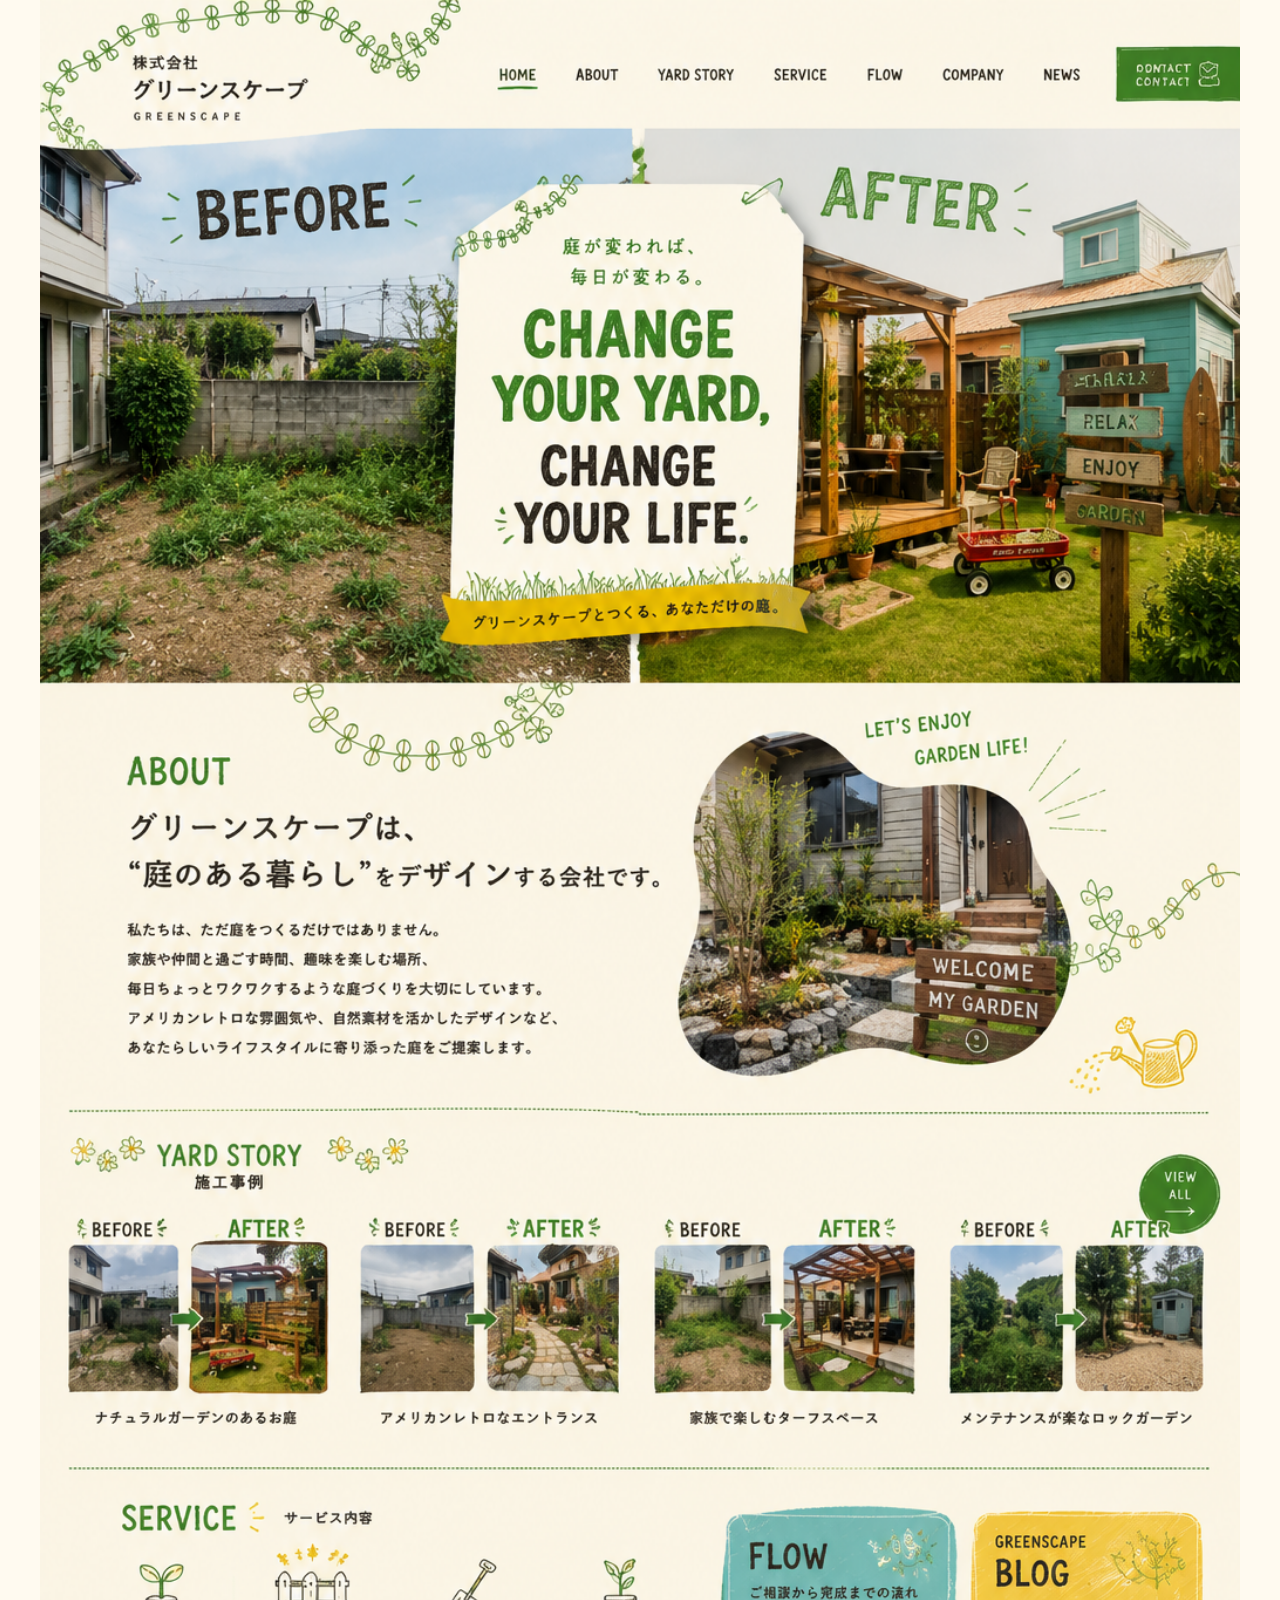
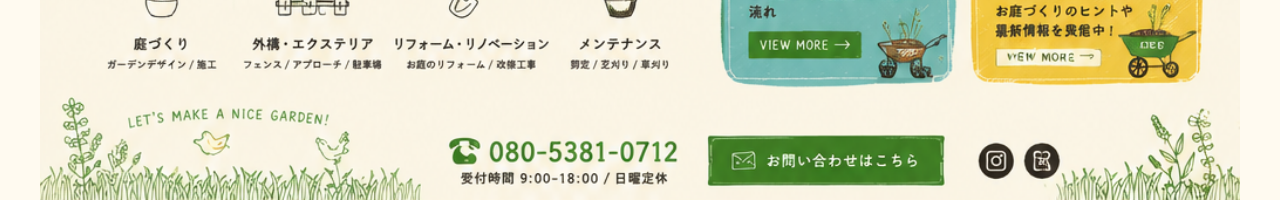
==== commit d85cc643: "Remove yard story slider and restore approved visual page" ====
--- a/index.html
+++ b/index.html
@@ -14,74 +14,11 @@
         <nav class="visual-links" aria-label="画像内メニューリンク">
           <a class="hotspot home" href="#top" aria-label="HOME"></a>
           <a class="hotspot about-link" href="#about-note" aria-label="ABOUT"></a>
-          <a class="hotspot works-link" href="#yard-slider" aria-label="YARD STORY"></a>
+          <a class="hotspot works-link" href="#works-note" aria-label="YARD STORY"></a>
           <a class="hotspot service-link" href="#service-note" aria-label="SERVICE"></a>
           <a class="hotspot contact-link" href="mailto:info@green-scape.net" aria-label="CONTACT"></a>
         </nav>
       </section>
-
-      <section class="yard-slider" id="yard-slider" aria-label="施工事例スライダー">
-        <div class="slider-head">
-          <p>YARD STORY</p>
-          <h2>施工事例</h2>
-          <span>写真はあとから実際の施工写真に差し替えできます。</span>
-        </div>
-        <div class="slider-window" data-autoplay-slider>
-          <div class="slider-track">
-            <article class="work-card">
-              <div class="work-photo photo-1"></div>
-              <h3>ナチュラルガーデンのあるお庭</h3>
-              <p>BEFORE → AFTER</p>
-            </article>
-            <article class="work-card">
-              <div class="work-photo photo-2"></div>
-              <h3>アメリカンレトロなエントランス</h3>
-              <p>BEFORE → AFTER</p>
-            </article>
-            <article class="work-card">
-              <div class="work-photo photo-3"></div>
-              <h3>家族で楽しむテラススペース</h3>
-              <p>BEFORE → AFTER</p>
-            </article>
-            <article class="work-card">
-              <div class="work-photo photo-4"></div>
-              <h3>メンテナンスが楽なロックガーデン</h3>
-              <p>BEFORE → AFTER</p>
-            </article>
-            <article class="work-card">
-              <div class="work-photo photo-5"></div>
-              <h3>庭時間を楽しむ小さなスペース</h3>
-              <p>BEFORE → AFTER</p>
-            </article>
-            <article class="work-card" aria-hidden="true">
-              <div class="work-photo photo-1"></div>
-              <h3>ナチュラルガーデンのあるお庭</h3>
-              <p>BEFORE → AFTER</p>
-            </article>
-            <article class="work-card" aria-hidden="true">
-              <div class="work-photo photo-2"></div>
-              <h3>アメリカンレトロなエントランス</h3>
-              <p>BEFORE → AFTER</p>
-            </article>
-            <article class="work-card" aria-hidden="true">
-              <div class="work-photo photo-3"></div>
-              <h3>家族で楽しむテラススペース</h3>
-              <p>BEFORE → AFTER</p>
-            </article>
-            <article class="work-card" aria-hidden="true">
-              <div class="work-photo photo-4"></div>
-              <h3>メンテナンスが楽なロックガーデン</h3>
-              <p>BEFORE → AFTER</p>
-            </article>
-            <article class="work-card" aria-hidden="true">
-              <div class="work-photo photo-5"></div>
-              <h3>庭時間を楽しむ小さなスペース</h3>
-              <p>BEFORE → AFTER</p>
-            </article>
-          </div>
-        </div>
-      </section>
-
       <section class="seo-notes" aria-label="ページ情報">
         <h1>株式会社グリーンスケープ</h1>
         <p id="about-note">グリーンスケープは、庭のある暮らしをデザインする会社です。</p>
@@ -89,29 +26,5 @@
         <p id="service-note">ガーデンデザイン、外構・エクステリア、庭のリフォーム、メンテナンスに対応しています。</p>
       </section>
     </main>
-    <script>
-      const slider = document.querySelector('[data-autoplay-slider]');
-      if (slider) {
-        let paused = false;
-        const speed = 0.45;
-        const halfway = () => slider.scrollWidth / 2;
-
-        slider.addEventListener('mouseenter', () => { paused = true; });
-        slider.addEventListener('mouseleave', () => { paused = false; });
-        slider.addEventListener('touchstart', () => { paused = true; }, { passive: true });
-        slider.addEventListener('touchend', () => { paused = false; }, { passive: true });
-
-        function tick() {
-          if (!paused) {
-            slider.scrollLeft += speed;
-            if (slider.scrollLeft >= halfway()) {
-              slider.scrollLeft = 0;
-            }
-          }
-          requestAnimationFrame(tick);
-        }
-        requestAnimationFrame(tick);
-      }
-    </script>
   </body>
 </html>
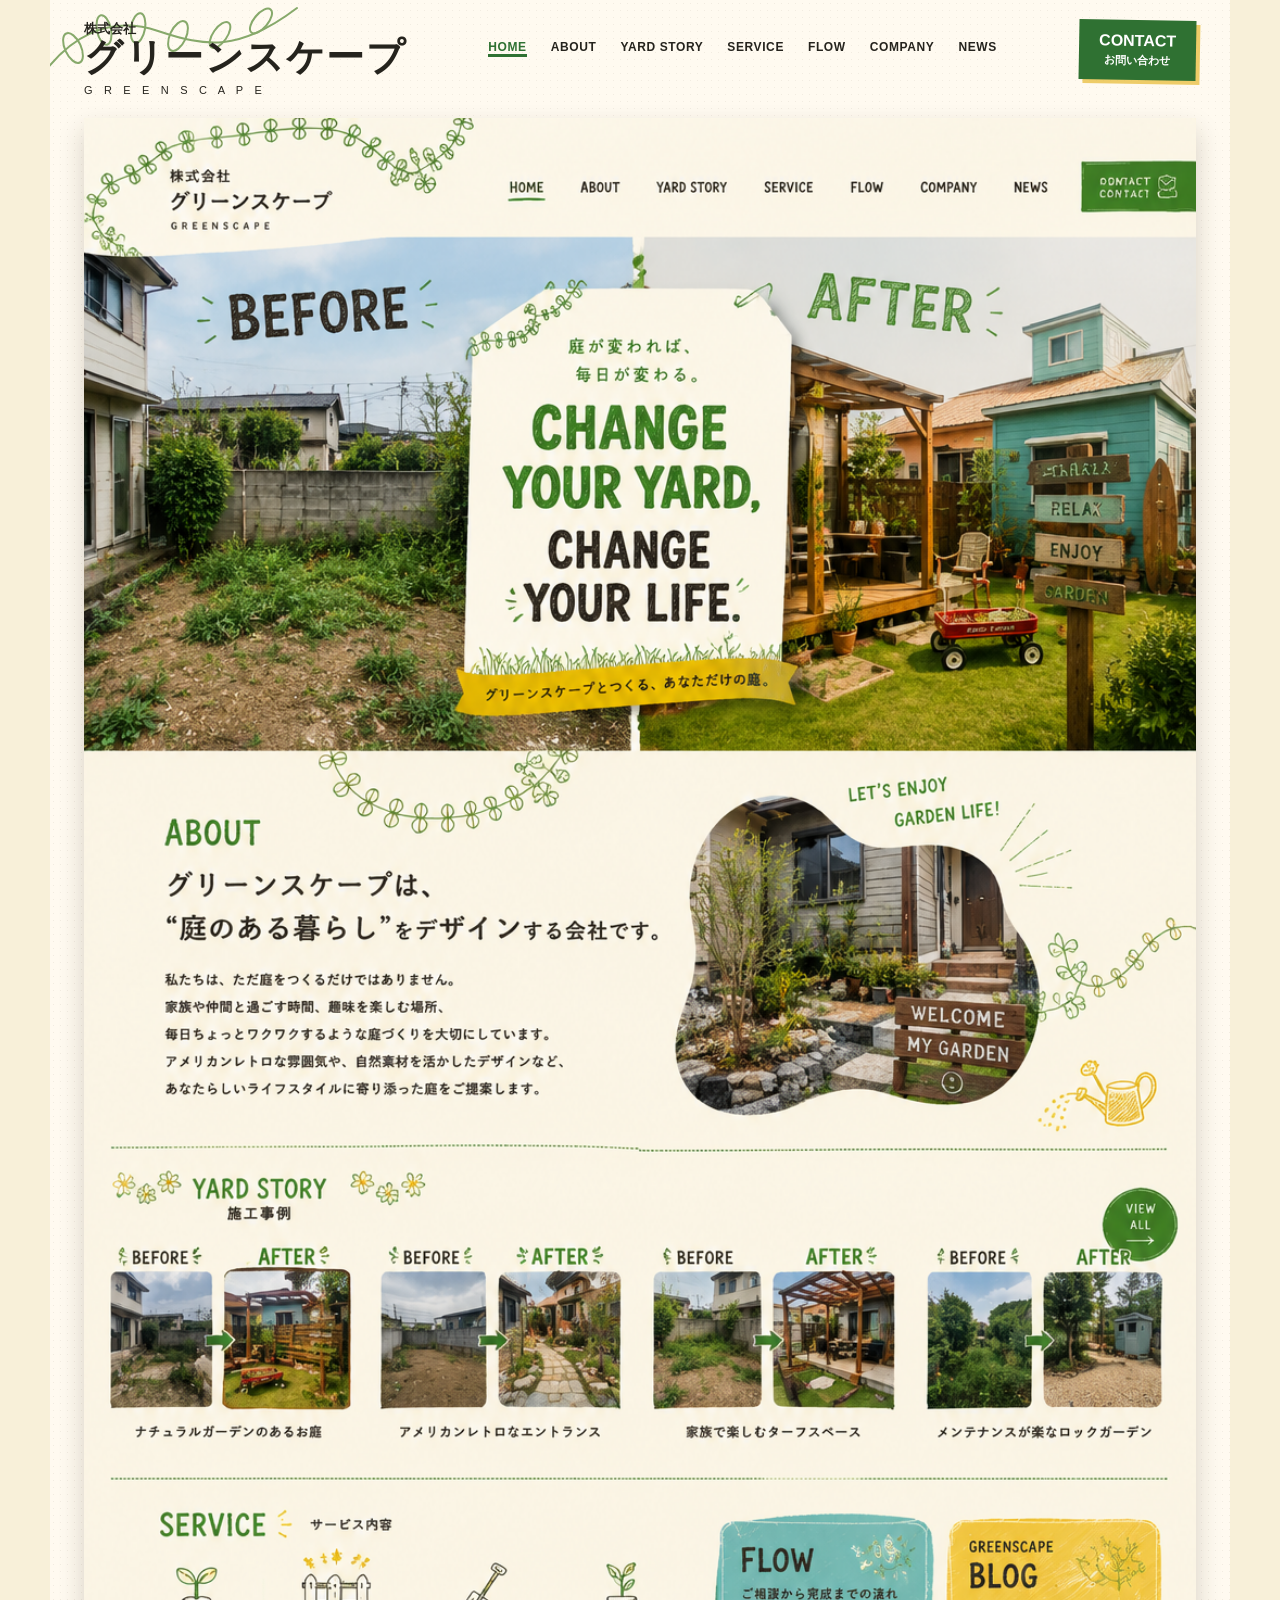
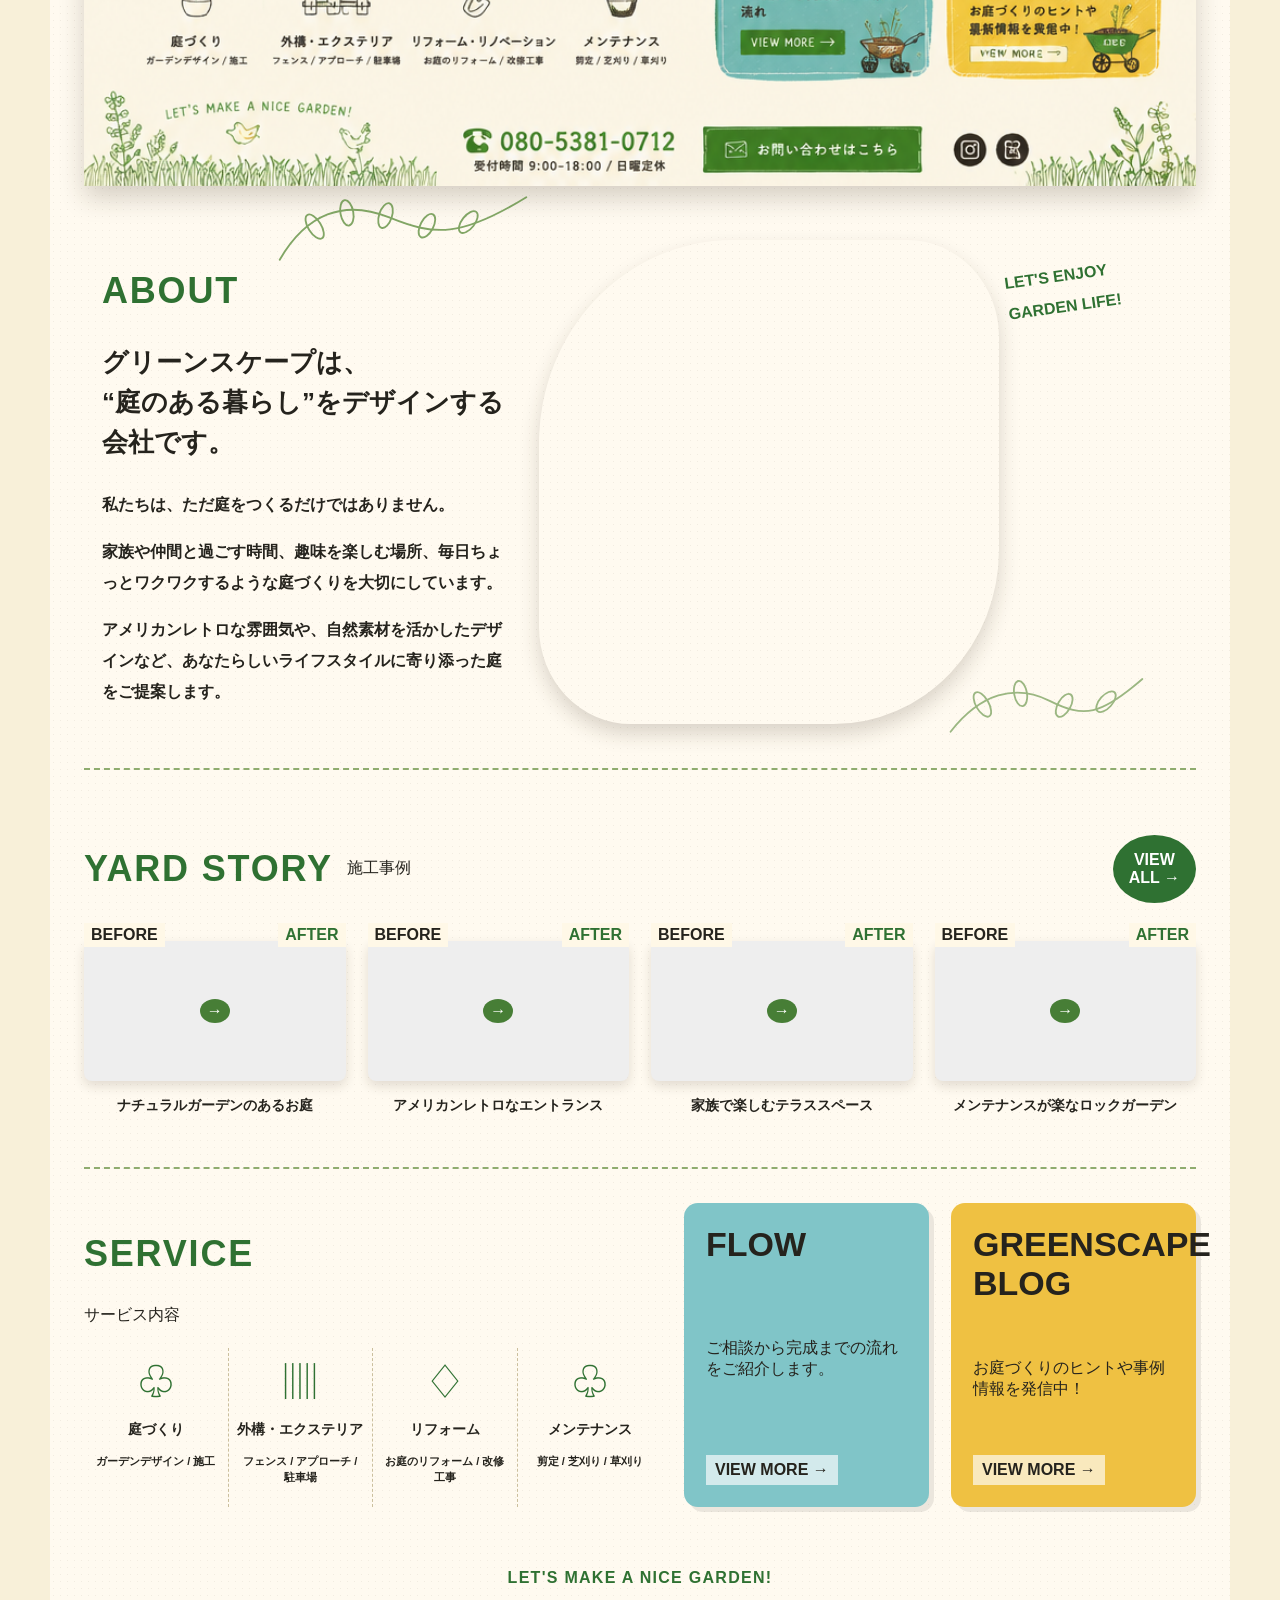
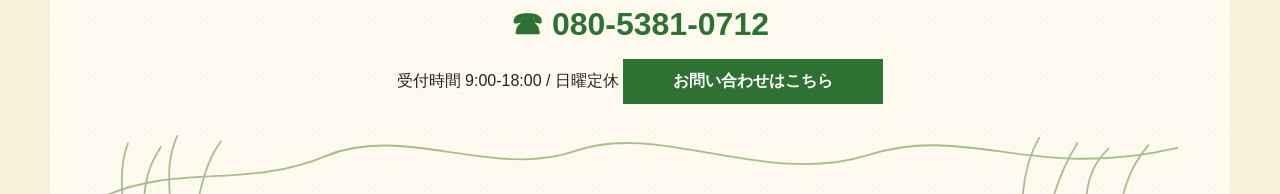
==== commit 254fe459: "Replace hero collage with single uploaded main visual" ====
--- a/index.html
+++ b/index.html
@@ -4,27 +4,81 @@
     <meta charset="UTF-8" />
     <meta name="viewport" content="width=device-width, initial-scale=1" />
     <title>株式会社グリーンスケープ | 庭のある暮らし</title>
-    <meta name="description" content="庭が変われば、毎日が変わる。グリーンスケープのトップページ完成デザイン。" />
+    <meta name="description" content="庭が変われば、毎日が変わる。グリーンスケープのフライヤー風トップページ。" />
     <link rel="stylesheet" href="styles.css" />
   </head>
   <body>
-    <main class="approved-page" id="top">
-      <section class="approved-visual" aria-label="グリーンスケープ トップページ完成デザイン">
-        <img class="approved-comp" src="ChatGPT Image 2026年5月16日 20_58_40.png" alt="グリーンスケープ トップページ完成デザイン" />
-        <nav class="visual-links" aria-label="画像内メニューリンク">
-          <a class="hotspot home" href="#top" aria-label="HOME"></a>
-          <a class="hotspot about-link" href="#about-note" aria-label="ABOUT"></a>
-          <a class="hotspot works-link" href="#works-note" aria-label="YARD STORY"></a>
-          <a class="hotspot service-link" href="#service-note" aria-label="SERVICE"></a>
-          <a class="hotspot contact-link" href="mailto:info@green-scape.net" aria-label="CONTACT"></a>
+    <main class="flyer" id="top">
+      <header class="site-header">
+        <a class="brand" href="#top" aria-label="グリーンスケープ ホーム">
+          <small>株式会社</small>
+          <strong>グリーンスケープ</strong>
+          <span>G R E E N S C A P E</span>
+        </a>
+        <nav class="nav" aria-label="メインメニュー">
+          <a href="#top">HOME</a>
+          <a href="#about">ABOUT</a>
+          <a href="#works">YARD STORY</a>
+          <a href="#service">SERVICE</a>
+          <a href="#flow">FLOW</a>
+          <a href="#company">COMPANY</a>
+          <a href="#news">NEWS</a>
         </nav>
+        <a class="contact-flag" href="#contact">CONTACT<br /><span>お問い合わせ</span></a>
+      </header>
+
+      <section class="hero-main" aria-label="メインビジュアル">
+        <img
+          src="ChatGPT Image 2026年5月16日 20_58_40.png"
+          alt="グリーンスケープのメインビジュアル"
+          class="hero-main-image"
+        />
       </section>
-      <section class="seo-notes" aria-label="ページ情報">
-        <h1>株式会社グリーンスケープ</h1>
-        <p id="about-note">グリーンスケープは、庭のある暮らしをデザインする会社です。</p>
-        <p id="works-note">施工事例、庭づくり、外構、リフォーム、メンテナンスのご相談を承ります。</p>
-        <p id="service-note">ガーデンデザイン、外構・エクステリア、庭のリフォーム、メンテナンスに対応しています。</p>
+
+      <section class="about" id="about">
+        <div class="about-text">
+          <h2>ABOUT</h2>
+          <h3>グリーンスケープは、<br />“庭のある暮らし”をデザインする会社です。</h3>
+          <p>私たちは、ただ庭をつくるだけではありません。</p>
+          <p>家族や仲間と過ごす時間、趣味を楽しむ場所、毎日ちょっとワクワクするような庭づくりを大切にしています。</p>
+          <p>アメリカンレトロな雰囲気や、自然素材を活かしたデザインなど、あなたらしいライフスタイルに寄り添った庭をご提案します。</p>
+        </div>
+        <div class="about-photo"></div>
+        <p class="side-note">LET'S ENJOY<br />GARDEN LIFE!</p>
       </section>
+
+      <section class="yard-story" id="works">
+        <div class="section-title">
+          <h2>YARD STORY</h2>
+          <span>施工事例</span>
+          <a href="#contact">VIEW<br />ALL →</a>
+        </div>
+        <div class="story-row">
+          <article><div class="pair story1"><b>BEFORE</b><i>→</i><b>AFTER</b></div><h3>ナチュラルガーデンのあるお庭</h3></article>
+          <article><div class="pair story2"><b>BEFORE</b><i>→</i><b>AFTER</b></div><h3>アメリカンレトロなエントランス</h3></article>
+          <article><div class="pair story3"><b>BEFORE</b><i>→</i><b>AFTER</b></div><h3>家族で楽しむテラススペース</h3></article>
+          <article><div class="pair story4"><b>BEFORE</b><i>→</i><b>AFTER</b></div><h3>メンテナンスが楽なロックガーデン</h3></article>
+        </div>
+      </section>
+
+      <section class="service" id="service">
+        <div class="service-head"><h2>SERVICE</h2><span>サービス内容</span></div>
+        <div class="service-icons">
+          <article><div class="service-illust">♧</div><h3>庭づくり</h3><p>ガーデンデザイン / 施工</p></article>
+          <article><div class="service-illust">▥</div><h3>外構・エクステリア</h3><p>フェンス / アプローチ / 駐車場</p></article>
+          <article><div class="service-illust">♢</div><h3>リフォーム</h3><p>お庭のリフォーム / 改修工事</p></article>
+          <article><div class="service-illust">♧</div><h3>メンテナンス</h3><p>剪定 / 芝刈り / 草刈り</p></article>
+        </div>
+        <a class="flow-card" id="flow" href="#contact"><b>FLOW</b><span>ご相談から完成までの流れをご紹介します。</span><em>VIEW MORE →</em></a>
+        <a class="blog-card" id="news" href="#contact"><b>GREENSCAPE<br />BLOG</b><span>お庭づくりのヒントや事例情報を発信中！</span><em>VIEW MORE →</em></a>
+      </section>
+
+      <footer class="footer" id="contact">
+        <p>LET'S MAKE A NICE GARDEN!</p>
+        <b>☎ 080-5381-0712</b>
+        <span>受付時間 9:00-18:00 / 日曜定休</span>
+        <a href="mailto:info@green-scape.net">お問い合わせはこちら</a>
+      </footer>
     </main>
   </body>
 </html>
--- a/styles.css
+++ b/styles.css
@@ -1,239 +1,186 @@
 body {
   margin: 0;
-  background: #fffaf0;
+  background: #f8f0d9;
   color: #25231d;
   font-family: 'Trebuchet MS', 'Yu Gothic', sans-serif;
 }
 
-* {
-  box-sizing: border-box;
-}
+* { box-sizing: border-box; }
 
-.approved-page {
-  width: 100%;
-  margin: 0;
-  padding: 0;
-  background: #fffaf0;
-}
-
-.approved-visual {
-  width: 100%;
-  max-width: 1200px;
+.flyer {
+  max-width: 1180px;
   margin: 0 auto;
-  padding: 0;
-  position: relative;
-}
-
-.approved-comp {
-  display: block;
-  width: 100%;
-  height: auto;
-  position: relative;
-  z-index: 1;
-}
-
-.visual-links {
-  position: absolute;
-  inset: 0;
-  pointer-events: none;
-  z-index: 10;
-}
-
-.hotspot {
-  position: absolute;
-  display: block;
-  pointer-events: auto;
-  background: rgba(255, 255, 255, 0);
-}
-
-.hotspot:focus-visible {
-  outline: 3px solid rgba(47, 113, 50, .8);
-  outline-offset: 2px;
-}
-
-.home {
-  left: 31%;
-  top: 3.3%;
-  width: 5.5%;
-  height: 2.8%;
-}
-
-.about-link {
-  left: 37%;
-  top: 3.3%;
-  width: 6.8%;
-  height: 2.8%;
-}
-
-.works-link {
-  left: 45%;
-  top: 3.3%;
-  width: 9.7%;
-  height: 2.8%;
-}
-
-.service-link {
-  left: 55.8%;
-  top: 3.3%;
-  width: 7.7%;
-  height: 2.8%;
-}
-
-.contact-link {
-  right: 3.4%;
-  top: 2.2%;
-  width: 9.2%;
-  height: 5.8%;
-}
-
-.yard-slider {
-  max-width: 1200px;
-  margin: 0 auto;
-  padding: 34px 30px 48px;
+  padding: 20px 34px 34px;
   background:
     radial-gradient(rgba(80,60,35,.07) .6px, transparent .7px),
     #fffaf0;
   background-size: 7px 7px, auto;
-  border-top: 2px dashed #7ea35f;
-  border-bottom: 2px dashed #7ea35f;
+  position: relative;
   overflow: hidden;
 }
 
-.slider-head {
-  display: flex;
-  align-items: baseline;
-  gap: 14px;
-  margin-bottom: 18px;
+.flyer::before {
+  content: '';
+  position: absolute;
+  left: -18px;
+  top: 0;
+  width: 270px;
+  height: 105px;
+  opacity: .75;
+  background-image: url("data:image/svg+xml,%3Csvg xmlns='http://www.w3.org/2000/svg' viewBox='0 0 270 105'%3E%3Cg fill='none' stroke='%235f8f3f' stroke-width='2' stroke-linecap='round' stroke-linejoin='round'%3E%3Cpath d='M3 86 C35 35, 78 15, 126 31 S207 52, 265 8'/%3E%3Cellipse cx='41' cy='48' rx='8' ry='16' transform='rotate(-25 41 48)'/%3E%3Cellipse cx='72' cy='30' rx='7' ry='15' transform='rotate(-12 72 30)'/%3E%3Cellipse cx='106' cy='28' rx='7' ry='15' transform='rotate(10 106 28)'/%3E%3Cellipse cx='146' cy='36' rx='8' ry='16' transform='rotate(25 146 36)'/%3E%3Cellipse cx='188' cy='35' rx='7' ry='15' transform='rotate(35 188 35)'/%3E%3Cellipse cx='229' cy='21' rx='7' ry='15' transform='rotate(40 229 21)'/%3E%3C/g%3E%3C/svg%3E");
+  background-repeat: no-repeat;
+  background-size: contain;
 }
 
-.slider-head p {
-  margin: 0;
+.flyer::after {
+  content: '';
+  position: absolute;
+  left: 0;
+  right: 0;
+  bottom: -4px;
+  height: 82px;
+  opacity: .55;
+  background-image: url("data:image/svg+xml,%3Csvg xmlns='http://www.w3.org/2000/svg' viewBox='0 0 1180 90'%3E%3Cg fill='none' stroke='%235f8f3f' stroke-width='2' stroke-linecap='round'%3E%3Cpath d='M0 89 C80 52,160 80,245 44 S430 70,520 38 S730 78,840 43 S1020 72,1180 35'/%3E%3Cpath d='M22 88 C20 65,21 48,28 30 M46 88 C48 63,54 50,64 34 M74 88 C72 60,73 43,82 22 M106 88 C112 62,118 44,130 28 M1010 88 C1012 62,1017 43,1028 24 M1044 88 C1051 65,1058 49,1070 30 M1080 88 C1082 65,1090 49,1104 36 M1120 88 C1126 63,1135 48,1148 32'/%3E%3C/g%3E%3C/svg%3E");
+  background-repeat: no-repeat;
+  background-size: 100% 100%;
+}
+
+.site-header {
+  display: flex;
+  justify-content: space-between;
+  gap: 20px;
+  align-items: flex-start;
+  position: relative;
+  z-index: 3;
+}
+
+.brand { color: #25231d; text-decoration: none; }
+.brand small { display: block; font-size: 13px; font-weight: 700; }
+.brand strong { display: block; font-size: 38px; line-height: 1.05; font-weight: 900; letter-spacing: .04em; }
+.brand span { display: block; margin-top: 6px; letter-spacing: .38em; font-size: 11px; }
+
+.nav { display: flex; gap: 24px; flex-wrap: wrap; padding-top: 20px; }
+.nav a { text-decoration: none; color: #25231d; font-weight: 900; font-size: 12px; letter-spacing: .05em; }
+.nav a:first-child { color: #2f7132; border-bottom: 3px solid #2f7132; }
+
+.contact-flag {
+  background: #2f7132;
+  color: white;
+  padding: 12px 20px;
+  text-decoration: none;
+  box-shadow: 4px 4px 0 rgba(231,185,47,.7);
+  transform: rotate(1deg);
+  font-weight: 900;
+  text-align: center;
+}
+.contact-flag span { font-size: 11px; }
+
+.hero-main {
+  margin-top: 22px;
+}
+
+.hero-main-image {
+  display: block;
+  width: 100%;
+  height: auto;
+  box-shadow: 0 12px 24px rgba(50, 38, 20, 0.2);
+}
+
+.about,
+.yard-story,
+.service,
+.footer { margin-top: 24px; }
+
+.about {
+  position: relative;
+  display: grid;
+  grid-template-columns: 1fr 460px 145px;
+  gap: 34px;
+  padding: 30px 18px 44px;
+  border-bottom: 2px dashed #8fac6f;
+}
+.about::before {
+  content: '';
+  position: absolute;
+  left: 190px;
+  top: -22px;
+  width: 265px;
+  height: 92px;
+  opacity: .78;
+  background-image: url("data:image/svg+xml,%3Csvg xmlns='http://www.w3.org/2000/svg' viewBox='0 0 280 100'%3E%3Cg fill='none' stroke='%235f8f3f' stroke-width='2' stroke-linecap='round' stroke-linejoin='round'%3E%3Cpath d='M6 78 C35 28, 76 12, 125 32 S203 54, 274 10'/%3E%3Cellipse cx='44' cy='42' rx='7' ry='15' transform='rotate(-32 44 42)'/%3E%3Cellipse cx='79' cy='27' rx='7' ry='14' transform='rotate(-10 79 27)'/%3E%3Cellipse cx='121' cy='30' rx='7' ry='14' transform='rotate(18 121 30)'/%3E%3Cellipse cx='166' cy='41' rx='7' ry='14' transform='rotate(28 166 41)'/%3E%3Cellipse cx='211' cy='37' rx='7' ry='14' transform='rotate(38 211 37)'/%3E%3C/g%3E%3C/svg%3E");
+  background-repeat: no-repeat;
+  background-size: contain;
+}
+.about::after {
+  content: '';
+  position: absolute;
+  right: 40px;
+  bottom: 18px;
+  width: 210px;
+  height: 82px;
+  opacity: .62;
+  background-image: url("data:image/svg+xml,%3Csvg xmlns='http://www.w3.org/2000/svg' viewBox='0 0 220 90'%3E%3Cg fill='none' stroke='%235f8f3f' stroke-width='2' stroke-linecap='round' stroke-linejoin='round'%3E%3Cpath d='M5 70 C38 28, 76 17, 114 36 S170 52, 216 12'/%3E%3Cellipse cx='40' cy='40' rx='7' ry='15' transform='rotate(-30 40 40)'/%3E%3Cellipse cx='82' cy='28' rx='7' ry='14' transform='rotate(-10 82 28)'/%3E%3Cellipse cx='130' cy='41' rx='7' ry='14' transform='rotate(30 130 41)'/%3E%3Cellipse cx='176' cy='37' rx='7' ry='14' transform='rotate(42 176 37)'/%3E%3C/g%3E%3C/svg%3E");
+  background-repeat: no-repeat;
+  background-size: contain;
+}
+.about h2,
+.section-title h2,
+.service-head h2 {
   color: #2f7132;
-  font-family: Impact, Haettenschweiler, 'Arial Narrow Bold', sans-serif;
-  font-size: clamp(28px, 4vw, 44px);
+  font-family: Impact, sans-serif;
+  font-size: 36px;
   letter-spacing: .05em;
 }
-
-.slider-head h2 {
-  margin: 0;
-  font-size: 16px;
-}
-
-.slider-head span {
-  margin-left: auto;
-  font-size: 12px;
-  color: #5d5749;
-}
-
-.slider-window {
-  overflow: hidden;
-  width: 100%;
-  padding: 18px 4px;
-}
-
-.slider-track {
-  display: flex;
-  gap: 20px;
-  width: max-content;
-  animation: yardAutoScroll 34s linear infinite;
-}
-
-.slider-window:hover .slider-track {
-  animation-play-state: paused;
-}
-
-.work-card {
-  width: 235px;
-  flex: 0 0 235px;
-  background: #fff8e7;
-  border: 1px solid #eadfc4;
-  box-shadow: 4px 6px 0 rgba(58,45,25,.09);
-  padding: 10px 10px 14px;
-}
-
-.work-card:nth-child(odd) {
-  transform: rotate(-1deg);
-}
-
-.work-card:nth-child(even) {
-  transform: rotate(1deg);
-}
-
-.work-photo {
-  height: 150px;
+.about h3 { font-size: 26px; line-height: 1.55; }
+.about p { line-height: 1.95; font-weight: 700; }
+.about-photo {
+  min-height: 300px;
+  border-radius: 42% 20% 36% 20%;
+  background-image: url('https://images.unsplash.com/photo-1513694203232-719a280e022f?auto=format&fit=crop&w=1200&q=80');
   background-size: cover;
   background-position: center;
-  border-radius: 6px;
-  position: relative;
+  box-shadow: 0 10px 20px rgba(50,38,20,.18);
 }
+.side-note { color: #2f7132; font-weight: 900; transform: rotate(-8deg); line-height: 1.7; }
 
-.work-photo::before {
-  content: 'BEFORE → AFTER';
-  position: absolute;
-  left: 8px;
-  top: 8px;
-  background: rgba(255, 248, 231, .85);
-  color: #2f7132;
-  font-weight: 900;
-  font-size: 12px;
-  padding: 4px 7px;
+.yard-story { padding: 24px 0 36px; border-bottom: 2px dashed #8fac6f; }
+.section-title { display: flex; align-items: center; gap: 14px; }
+.section-title a { margin-left: auto; background: #2f7132; color: white; text-decoration: none; padding: 16px; border-radius: 50%; font-weight: 900; text-align: center; }
+.story-row { display: grid; grid-template-columns: repeat(4, 1fr); gap: 22px; margin-top: 22px; }
+.story-row article { background: transparent; padding: 0; box-shadow: none; }
+.story-row h3 { font-size: 14px; line-height: 1.55; text-align: center; }
+.pair { height: 140px; background: #eee; background-size: cover; background-position: center; position: relative; border-radius: 8px; box-shadow: 0 5px 12px rgba(50,38,20,.14); }
+.story1 { background-image: url('https://images.unsplash.com/photo-1501004318641-b39e6451bec6?auto=format&fit=crop&w=900&q=80'); }
+.story2 { background-image: url('https://images.unsplash.com/photo-1494526585095-c41746248156?auto=format&fit=crop&w=900&q=80'); }
+.story3 { background-image: url('https://images.unsplash.com/photo-1505693416388-ac5ce068fe85?auto=format&fit=crop&w=900&q=80'); }
+.story4 { background-image: url('https://images.unsplash.com/photo-1441974231531-c6227db76b6e?auto=format&fit=crop&w=900&q=80'); }
+.pair b,.pair i { position: absolute; background: #fff8e7; padding: 3px 7px; font-weight: 900; font-style: normal; }
+.pair b:first-child { left: 0; top: -18px; }
+.pair b:last-child { right: 0; top: -18px; color: #2f7132; }
+.pair i { left: 50%; top: 58px; transform: translateX(-50%); background: #477e36; color: white; border-radius: 50%; }
+
+.service { display: grid; grid-template-columns: 1fr 245px 245px; gap: 22px; align-items: stretch; padding-top: 10px; }
+.service-head { grid-column: 1 / 2; }
+.service-icons { grid-column: 1 / 2; display: grid; grid-template-columns: repeat(4, 1fr); background: transparent; text-align: center; }
+.service-icons article { padding: 10px 8px; border-right: 1px dashed #cbbf9d; }
+.service-icons article:last-child { border-right: 0; }
+.service-illust { font-size: 36px; color: #2f7132; }
+.service-icons h3 { font-size: 14px; }
+.service-icons p { font-size: 11px; line-height: 1.5; font-weight: 700; }
+.flow-card,.blog-card { text-decoration: none; color: #25231d; min-height: 190px; padding: 22px; border-radius: 14px; box-shadow: 5px 5px 0 rgba(0,0,0,.08); display: flex; flex-direction: column; justify-content: space-between; }
+.flow-card { grid-column: 2 / 3; grid-row: 1 / span 2; background: #80c5c8; }
+.blog-card { grid-column: 3 / 4; grid-row: 1 / span 2; background: #efc142; }
+.flow-card b,.blog-card b { font-family: Impact, sans-serif; font-size: 34px; }
+.flow-card em,.blog-card em { font-style: normal; background: rgba(255,255,255,.65); padding: 6px 9px; width: max-content; font-weight: 900; }
+
+.footer { text-align: center; padding: 22px 0 56px; position: relative; z-index: 2; }
+.footer p { color: #2f7132; font-weight: 900; letter-spacing: .08em; }
+.footer b { display: block; color: #2f7132; font-size: 32px; }
+.footer a { display: inline-block; margin-top: 12px; background: #2f7132; color: white; text-decoration: none; padding: 12px 50px; font-weight: 900; }
+
+@media (max-width: 960px) {
+  .site-header, .nav, .story-row, .about, .service, .service-icons { display: block; }
+  .hero-collage { display: grid; min-height: auto; gap: 16px; }
+  .hero-photo, .main-paper, .wood-sign, .vine-hero { position: relative; top: auto; left: auto; right: auto; width: 100%; transform: none; }
+  .hero-photo { height: 300px; }
 }
-
-.work-card h3 {
-  margin: 12px 0 6px;
-  font-size: 15px;
-  line-height: 1.5;
-}
-
-.work-card p {
-  margin: 0;
-  color: #2f7132;
-  font-weight: 900;
-  font-size: 12px;
-}
-
-.photo-1 { background-image: url('https://images.unsplash.com/photo-1501004318641-b39e6451bec6?auto=format&fit=crop&w=900&q=80'); }
-.photo-2 { background-image: url('https://images.unsplash.com/photo-1494526585095-c41746248156?auto=format&fit=crop&w=900&q=80'); }
-.photo-3 { background-image: url('https://images.unsplash.com/photo-1505693416388-ac5ce068fe85?auto=format&fit=crop&w=900&q=80'); }
-.photo-4 { background-image: url('https://images.unsplash.com/photo-1441974231531-c6227db76b6e?auto=format&fit=crop&w=900&q=80'); }
-.photo-5 { background-image: url('https://images.unsplash.com/photo-1513694203232-719a280e022f?auto=format&fit=crop&w=900&q=80'); }
-
-@keyframes yardAutoScroll {
-  0% { transform: translateX(0); }
-  100% { transform: translateX(calc(-50% - 10px)); }
-}
-
-@media (prefers-reduced-motion: reduce) {
-  .slider-track {
-    animation: none;
-    overflow-x: auto;
-  }
-}
-
-.seo-notes {
-  position: absolute;
-  left: -9999px;
-  width: 1px;
-  height: 1px;
-  overflow: hidden;
-}
-
-@media (max-width: 720px) {
-  .yard-slider {
-    padding: 26px 16px 36px;
-  }
-
-  .slider-head {
-    display: block;
-  }
-
-  .slider-head span {
-    display: block;
-    margin-top: 6px;
-  }
-
-  .work-card {
-    width: 210px;
-    flex-basis: 210px;
-  }
-}
